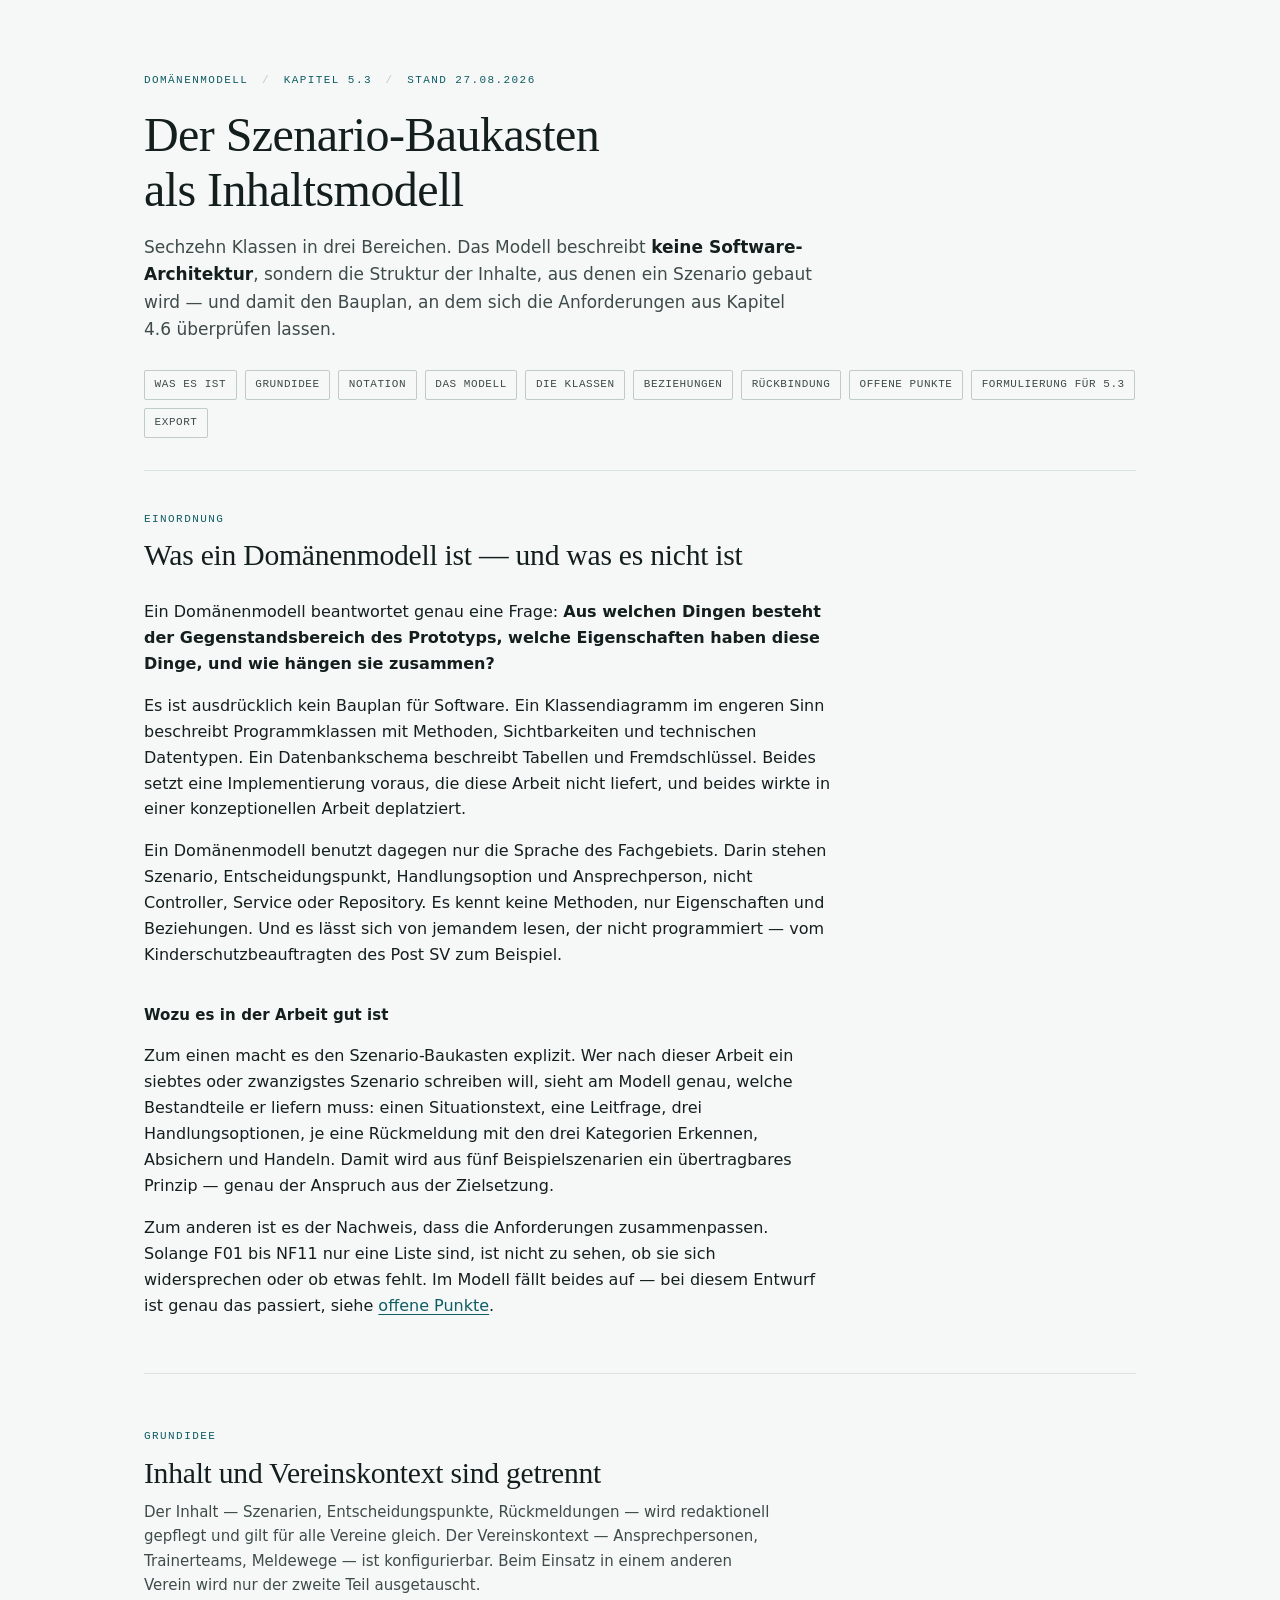
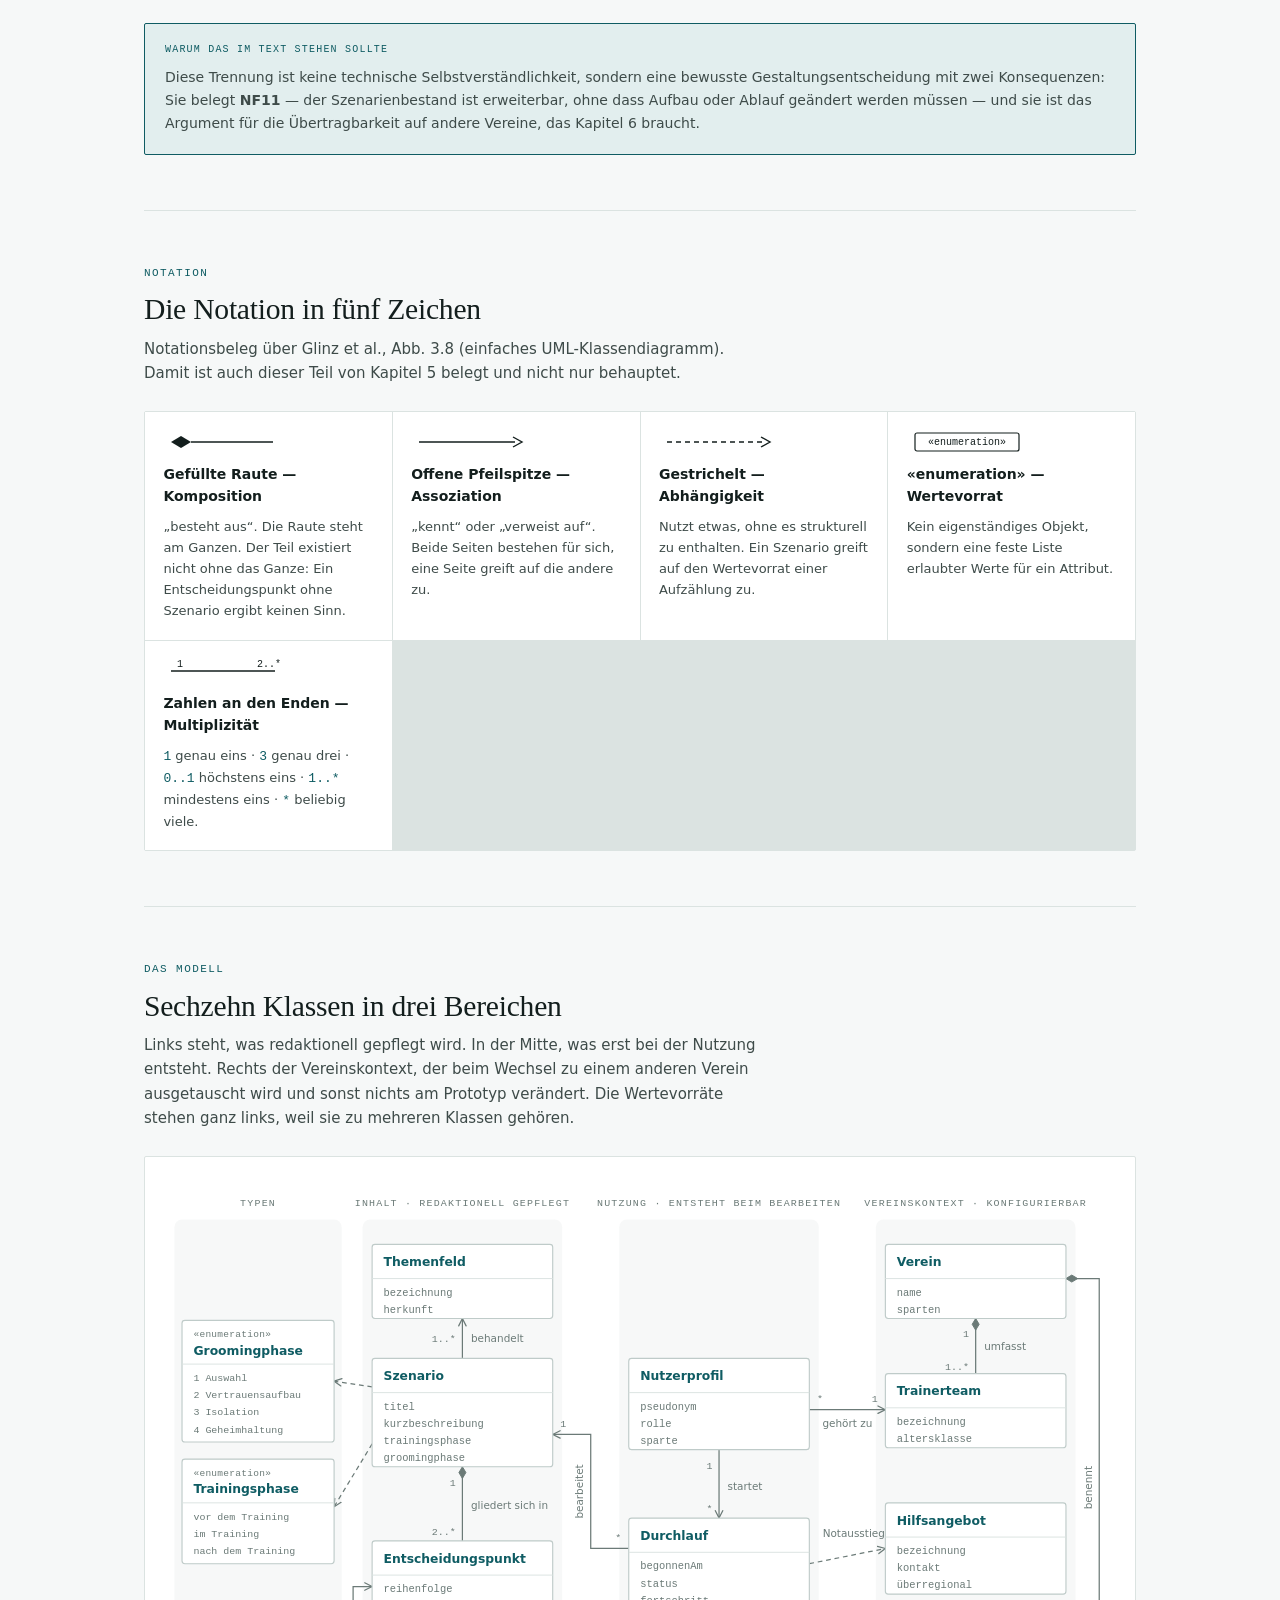
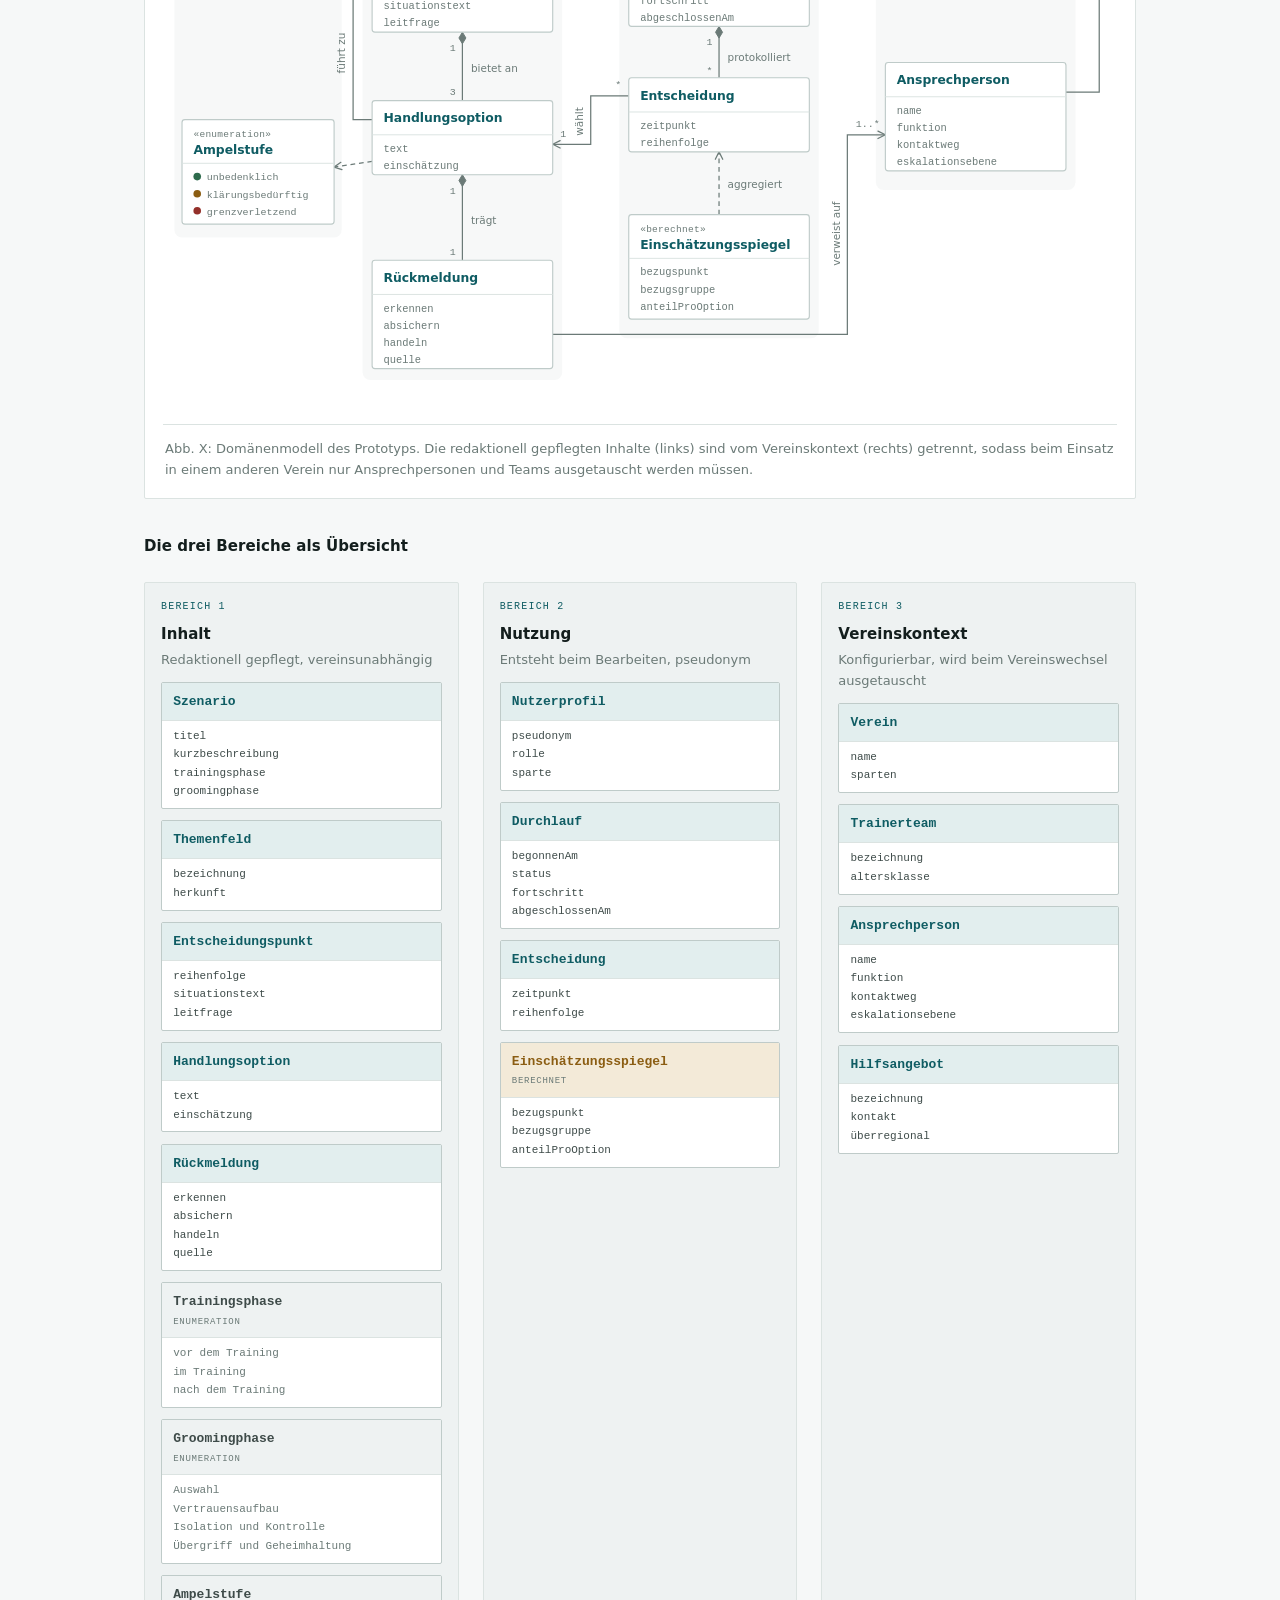
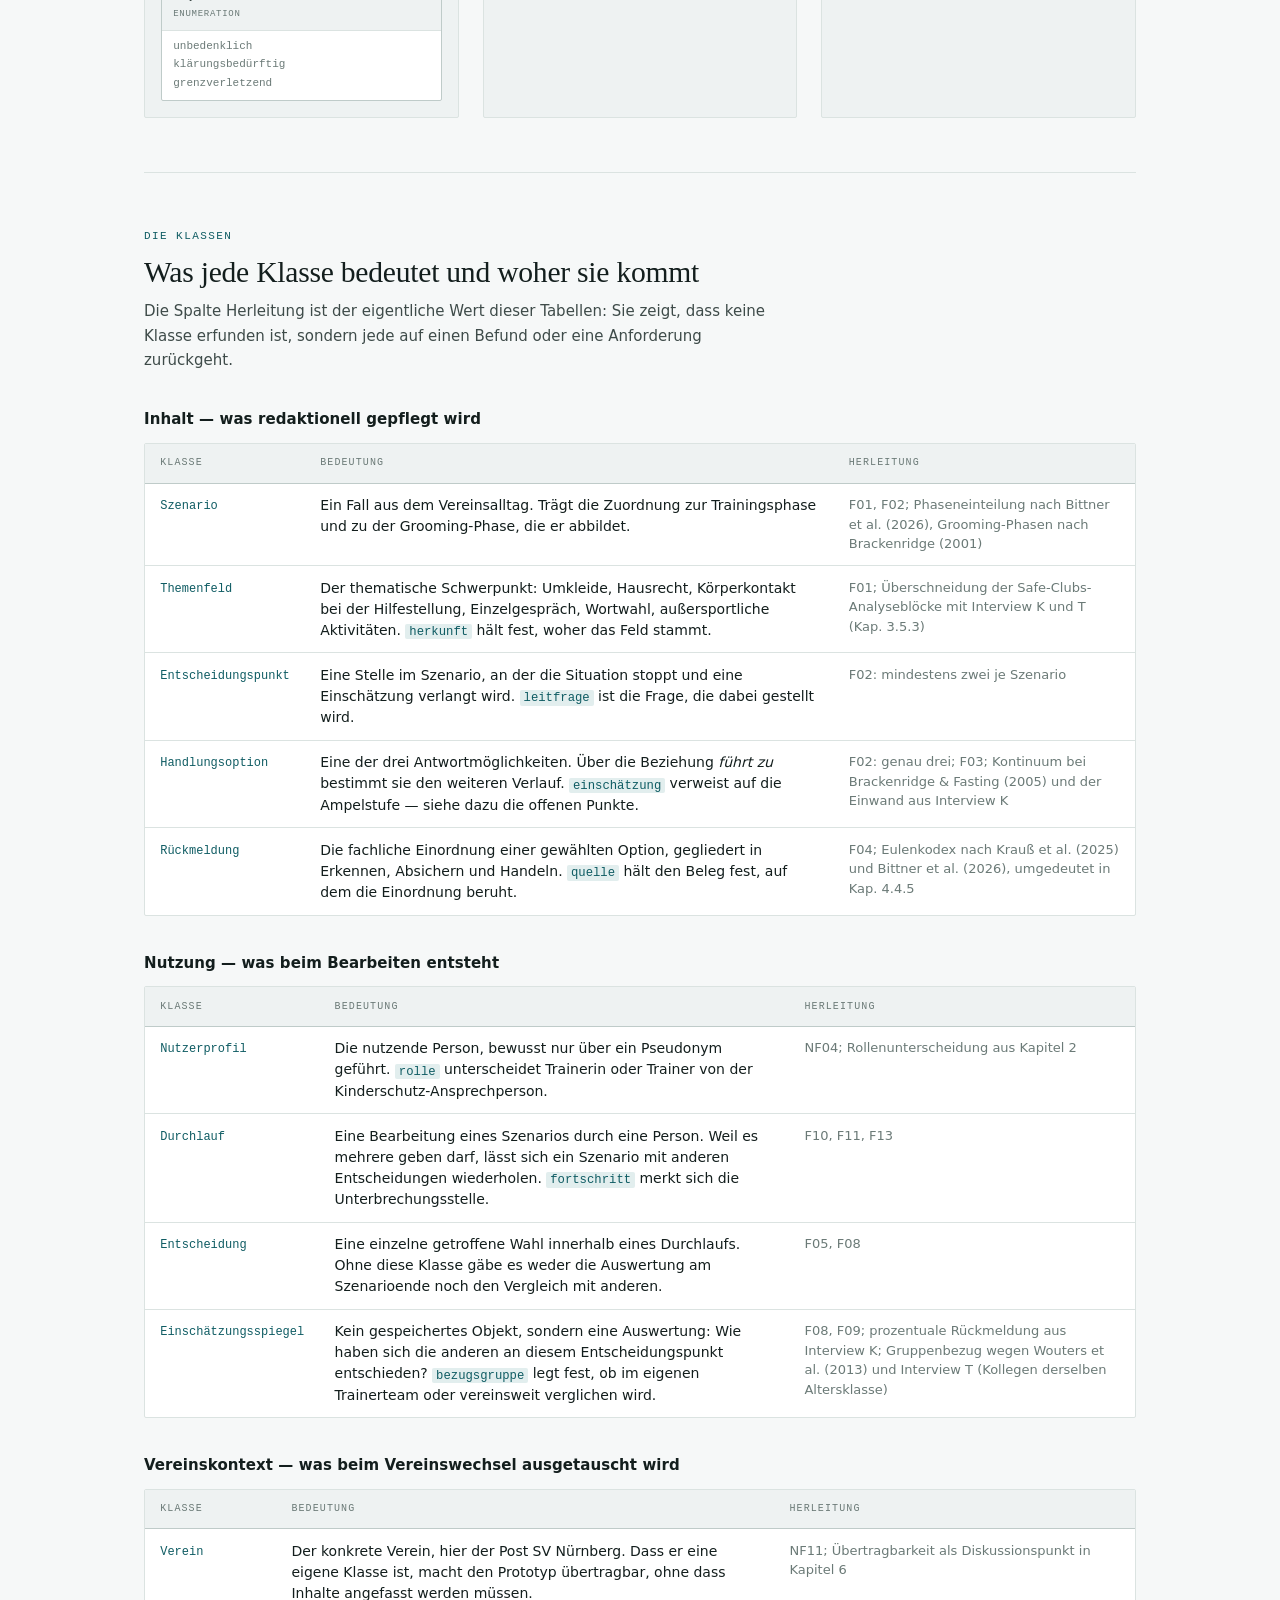
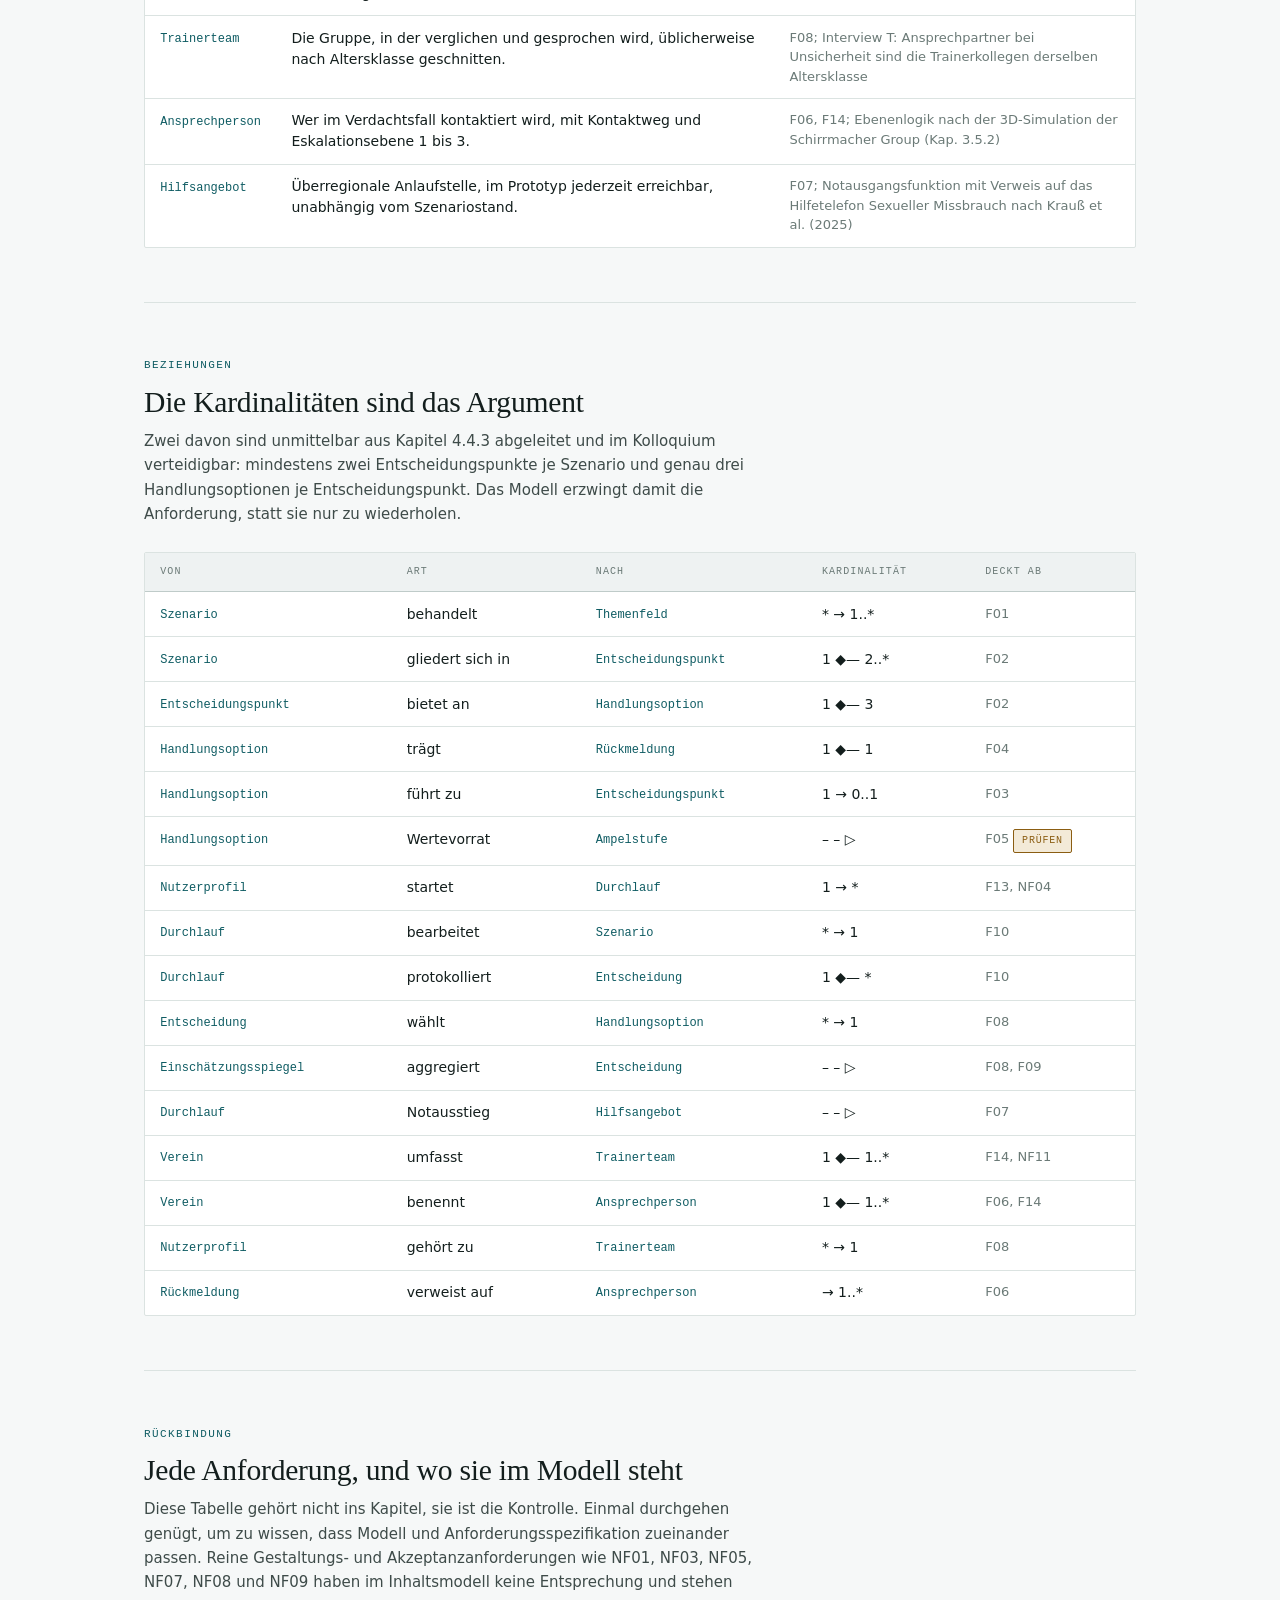
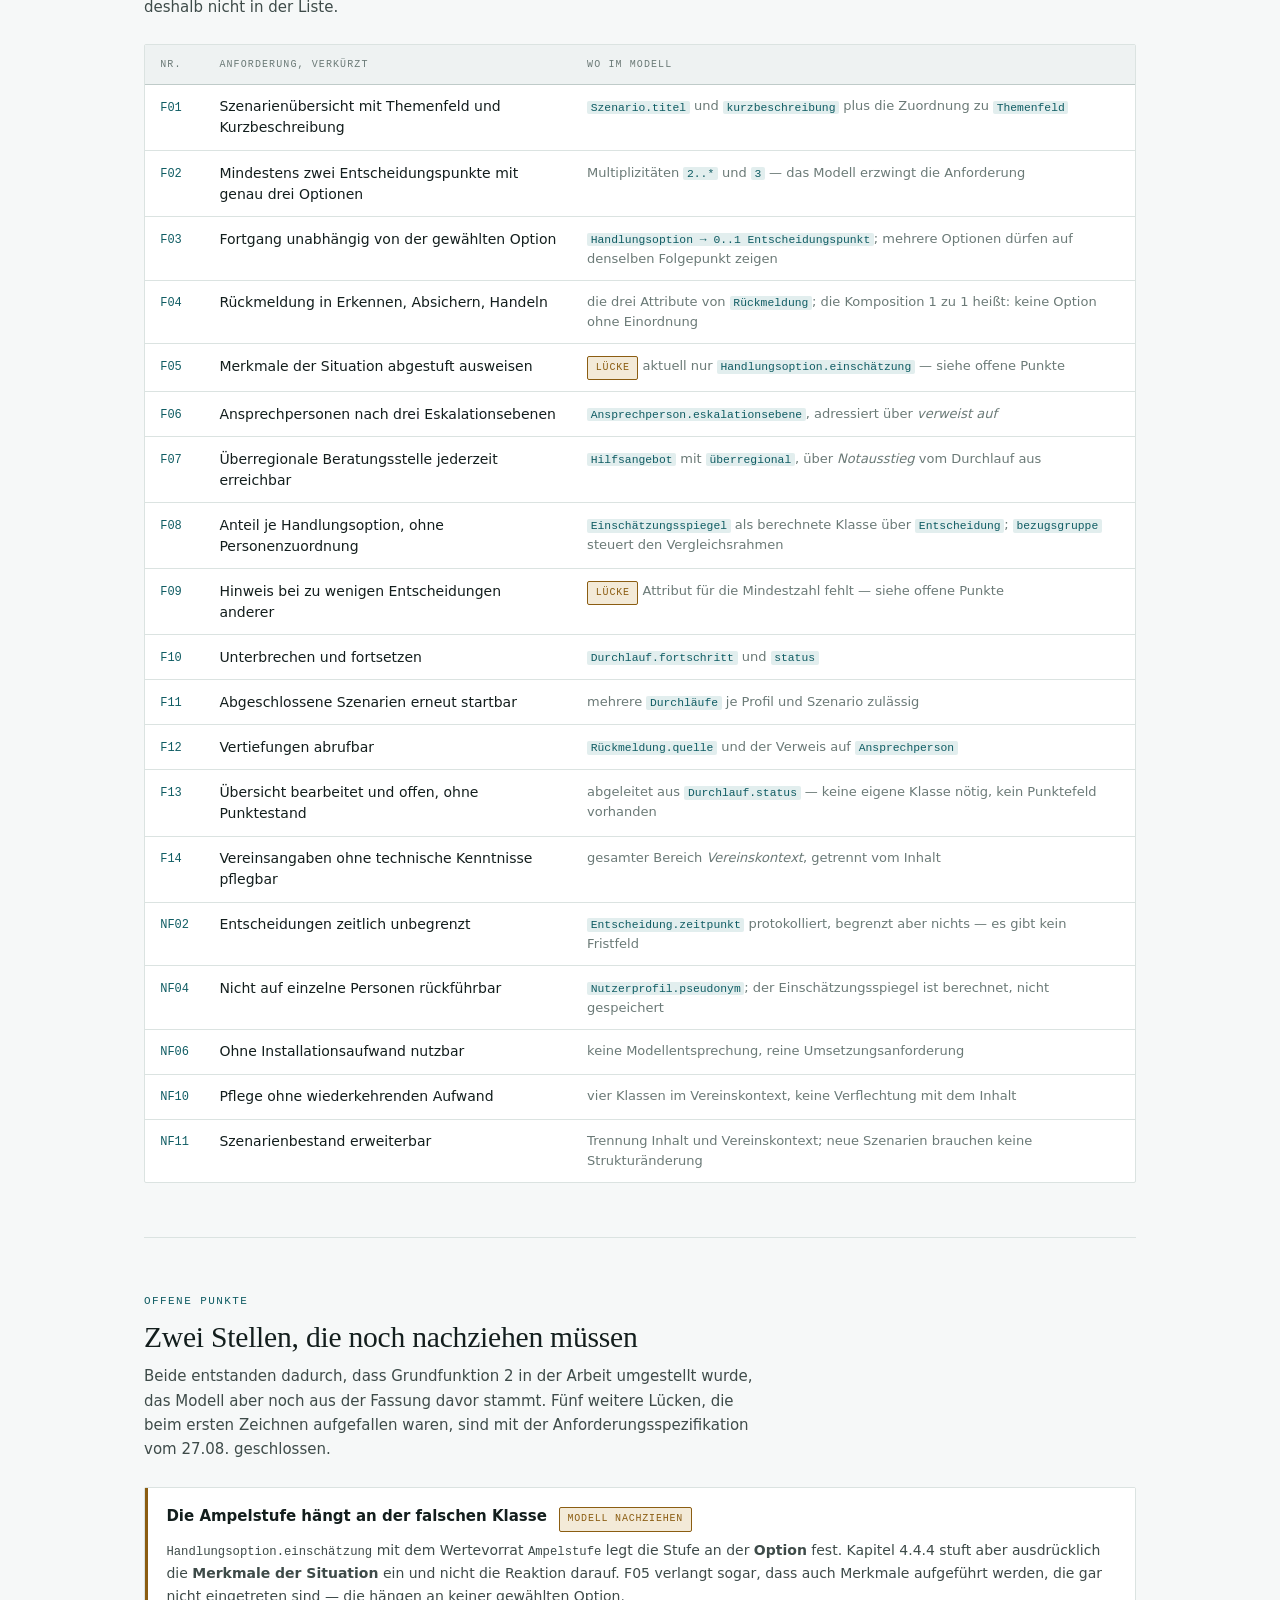
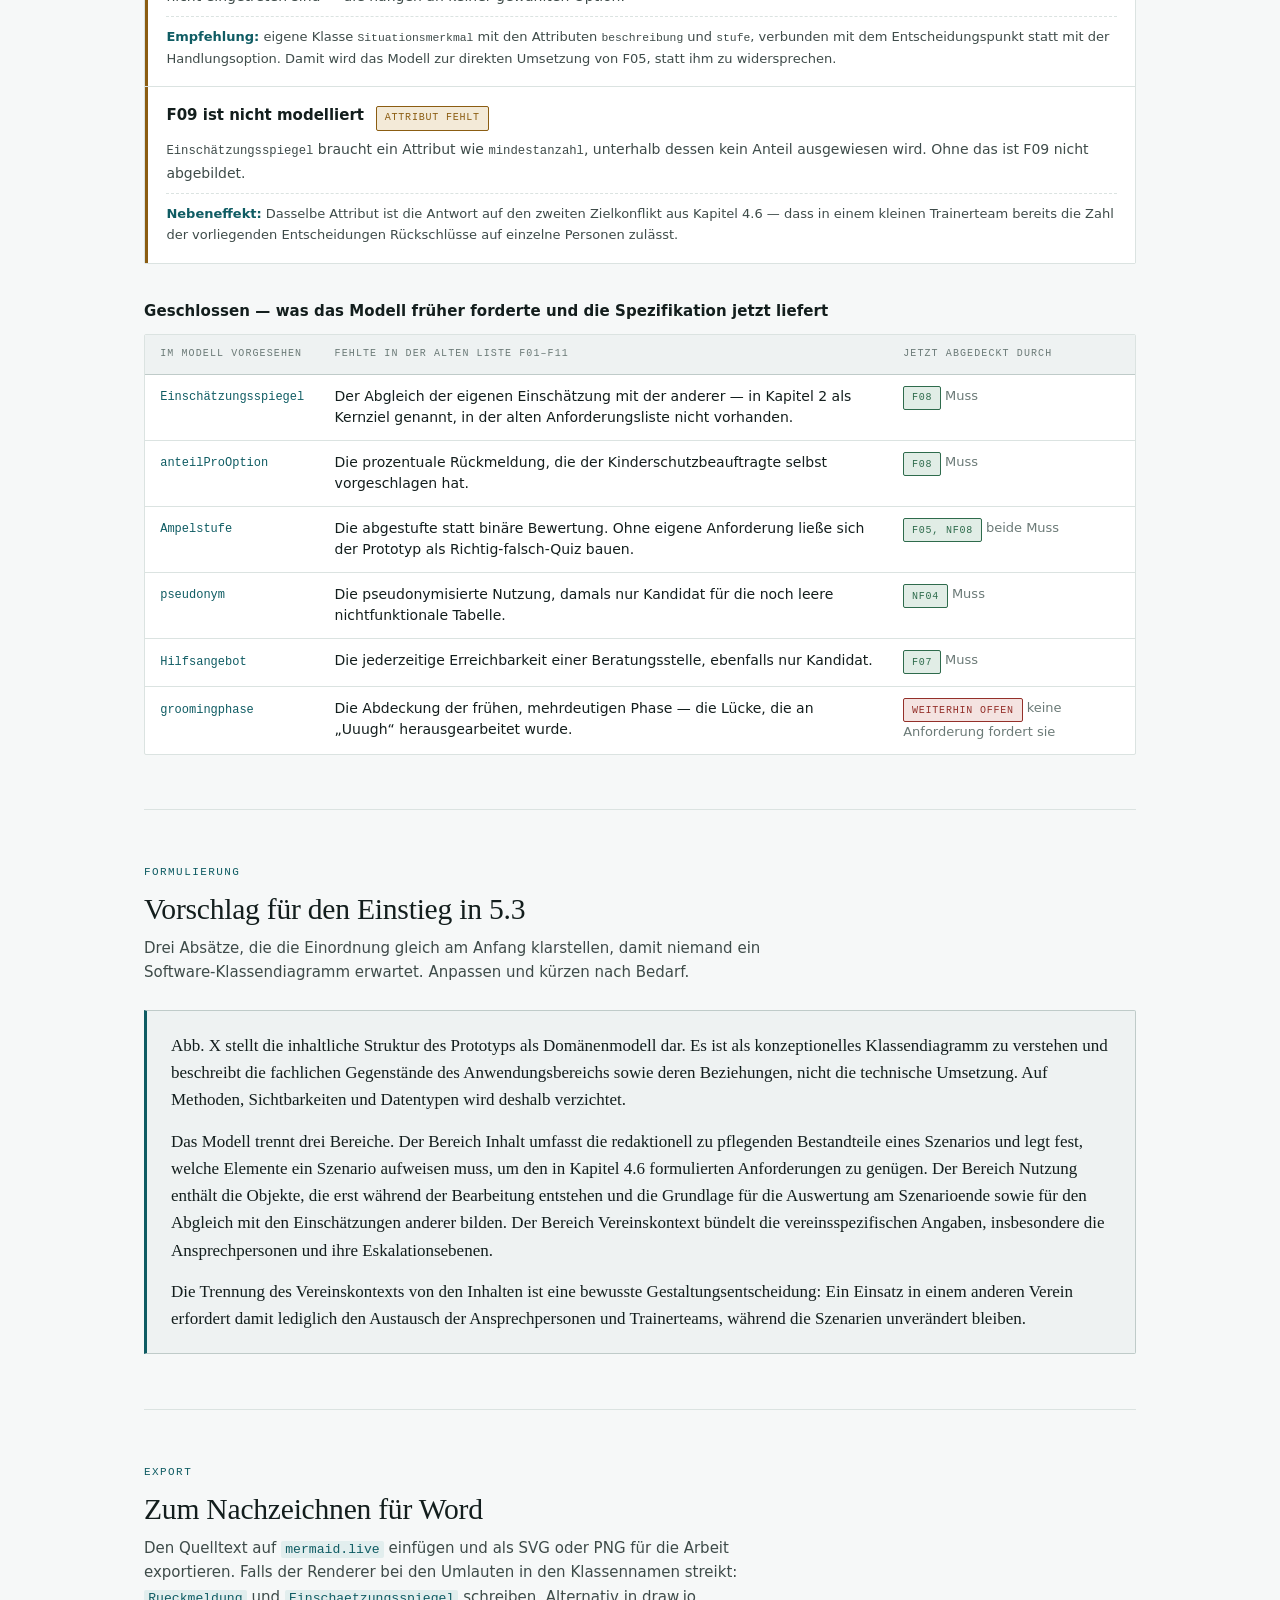
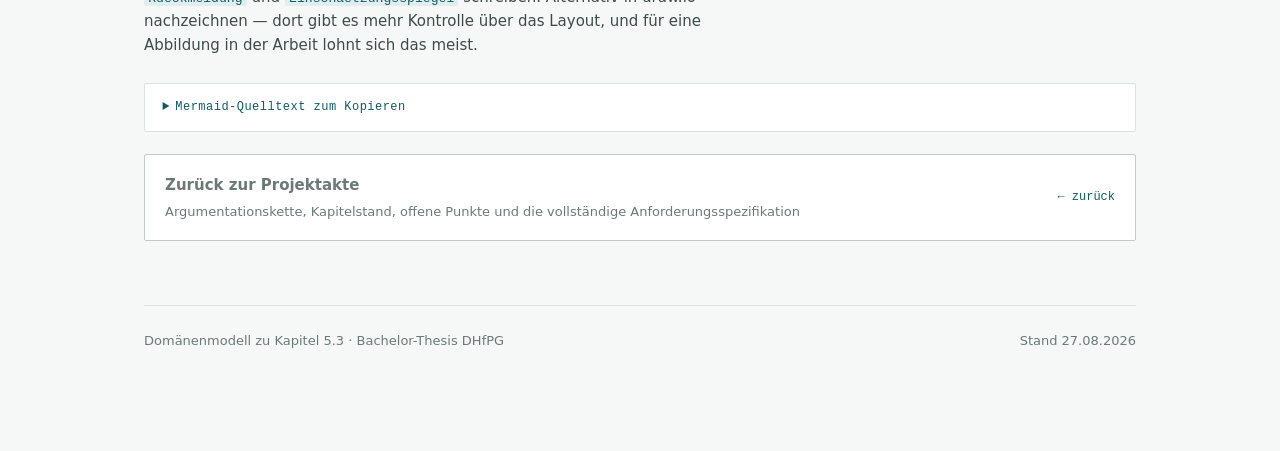
==== domaenenmodell.html @ 82bd3663 "Add files via upload" ====
<!doctype html>
<html lang="de">
<head>
<meta charset="utf-8">
<meta name="viewport" content="width=device-width, initial-scale=1">
<meta name="description" content="Sechzehn Klassen in drei Bereichen: das Inhaltsmodell hinter dem Prototyp, mit Kardinalitaeten und Rueckbindung an die Anforderungen.">
<title>Domänenmodell Szenario-Baukasten</title>
<link rel="icon" href="data:image/svg+xml,%3Csvg xmlns='http://www.w3.org/2000/svg' viewBox='0 0 32 32'%3E%3Crect width='32' height='32' rx='4' fill='%230F5C63'/%3E%3Cpath d='M9 22V10h5.6c2.5 0 4.1 1.4 4.1 3.6 0 1.6-.9 2.7-2.3 3.1l2.9 5.3h-2.7l-2.6-4.9h-2.5V22H9zm2.5-6.9h2.8c1.3 0 2.1-.6 2.1-1.6s-.8-1.6-2.1-1.6h-2.8v3.2z' fill='%23fff'/%3E%3C/svg%3E">
<style>
:root{
  --ground:#F6F8F8;
  --surface:#FFFFFF;
  --surface-2:#EEF2F2;
  --ink:#131E1D;
  --ink-2:#3E4B49;
  --ink-3:#6B7A77;
  --rule:#DBE3E1;
  --rule-strong:#BFCBC9;
  --accent:#0F5C63;
  --accent-2:#0B4348;
  --accent-wash:#E2EEEE;
  --ok:#2E6B4C;
  --ok-wash:#E1EDE6;
  --warn:#8B5D12;
  --warn-wash:#F3EAD8;
  --crit:#94302A;
  --crit-wash:#F4E3E1;
  --on-accent:#FFFFFF;
  --shadow:0 1px 2px rgba(19,30,29,.05), 0 10px 28px -20px rgba(19,30,29,.35);

  --f-display:"Newsreader",ui-serif,Georgia,"Times New Roman",serif;
  --f-body:"IBM Plex Sans",ui-sans-serif,system-ui,"Segoe UI",Helvetica,Arial,sans-serif;
  --f-mono:"IBM Plex Mono",ui-monospace,SFMono-Regular,Menlo,Consolas,monospace;
}

@media (prefers-color-scheme:dark){
  :root:not([data-theme="light"]){
    --ground:#0E1413;
    --surface:#151D1C;
    --surface-2:#1B2523;
    --ink:#E7EDEB;
    --ink-2:#B4C1BE;
    --ink-3:#84938F;
    --rule:#26312F;
    --rule-strong:#374542;
    --accent:#61C5C8;
    --accent-2:#8BDADC;
    --accent-wash:#122C2D;
    --ok:#77C69A;
    --ok-wash:#14281E;
    --warn:#D8A85B;
    --warn-wash:#2B2213;
    --crit:#E08A80;
    --crit-wash:#2E1917;
    --on-accent:#0E1413;
    --shadow:0 1px 2px rgba(0,0,0,.4), 0 10px 28px -20px rgba(0,0,0,.8);
  }
}

:root[data-theme="dark"]{
  --ground:#0E1413;
  --surface:#151D1C;
  --surface-2:#1B2523;
  --ink:#E7EDEB;
  --ink-2:#B4C1BE;
  --ink-3:#84938F;
  --rule:#26312F;
  --rule-strong:#374542;
  --accent:#61C5C8;
  --accent-2:#8BDADC;
  --accent-wash:#122C2D;
  --ok:#77C69A;
  --ok-wash:#14281E;
  --warn:#D8A85B;
  --warn-wash:#2B2213;
  --crit:#E08A80;
  --crit-wash:#2E1917;
  --on-accent:#0E1413;
  --shadow:0 1px 2px rgba(0,0,0,.4), 0 10px 28px -20px rgba(0,0,0,.8);
}

*{box-sizing:border-box;}

/* Grid- und Flex-Kinder duerfen schrumpfen, sonst schiebt breiter Inhalt die Seite auf */
.shell > *,
main > *,
.strip > div,
.cards > article,
.chain li,
.zone,
.conflicts > div{min-width:0;}
main{min-width:0;}
.figwrap,.scroller{max-width:100%;}

body{
  margin:0;
  background:var(--ground);
  color:var(--ink);
  font-family:var(--f-body);
  font-size:1rem;
  line-height:1.62;
  -webkit-font-smoothing:antialiased;
}

/* ---------- shell ---------- */

.shell{
  max-width:1240px;
  margin:0 auto;
  padding:0 clamp(1.1rem,4vw,2.75rem) 6rem;
  display:grid;
  grid-template-columns:1fr;
  gap:0;
}

@media (min-width:1060px){
  .shell{
    grid-template-columns:15rem minmax(0,1fr);
    column-gap:3.25rem;
    align-items:start;
  }
  .masthead{grid-column:1 / -1;}
  .shell.solo{grid-template-columns:minmax(0,1fr);max-width:1080px;}
}

/* ---------- masthead ---------- */

.masthead{
  padding:clamp(2.75rem,7vw,4.5rem) 0 2rem;
  border-bottom:1px solid var(--rule);
  margin-bottom:2.5rem;
}

.eyebrow{
  font-family:var(--f-mono);
  font-size:.6875rem;
  font-weight:500;
  letter-spacing:.13em;
  text-transform:uppercase;
  color:var(--accent);
  margin:0 0 1.15rem;
  display:flex;
  flex-wrap:wrap;
  gap:.5rem .85rem;
  align-items:center;
}

.eyebrow{max-width:none;}
.eyebrow .dot{color:var(--rule-strong);}

h1{
  font-family:var(--f-display);
  font-weight:500;
  font-size:clamp(1.9rem,4.4vw,3rem);
  line-height:1.14;
  letter-spacing:-.012em;
  margin:0 0 1rem;
  max-width:22ch;
  text-wrap:balance;
}

.subtitle{
  font-size:1.0625rem;
  color:var(--ink-2);
  margin:0;
  max-width:62ch;
}

.subtitle strong{font-weight:600;color:var(--ink);}

/* ---------- status strip ---------- */

.strip{
  margin-top:2.25rem;
  display:grid;
  grid-template-columns:repeat(auto-fit,minmax(9.5rem,1fr));
  gap:1px;
  background:var(--rule);
  border:1px solid var(--rule);
  border-radius:2px;
  overflow:hidden;
}

.strip div{
  background:var(--surface);
  padding:.95rem 1.05rem 1.05rem;
}

.strip dt{
  font-family:var(--f-mono);
  font-size:.625rem;
  letter-spacing:.11em;
  text-transform:uppercase;
  color:var(--ink-3);
  margin:0 0 .4rem;
}

.strip dd{
  margin:0;
  font-family:var(--f-display);
  font-size:1.65rem;
  line-height:1.05;
  font-weight:500;
  font-variant-numeric:tabular-nums;
}

.strip dd small{
  display:block;
  font-family:var(--f-body);
  font-size:.75rem;
  font-weight:400;
  color:var(--ink-3);
  line-height:1.35;
  margin-top:.35rem;
}

/* ---------- rail ---------- */

.rail{display:none;}

@media (min-width:1060px){
  .rail{
    display:block;
    position:sticky;
    top:2rem;
    padding-bottom:2rem;
  }
  .rail ol{
    list-style:none;
    margin:0;
    padding:0;
    border-left:1px solid var(--rule);
  }
  .rail a{
    display:flex;
    gap:.7rem;
    padding:.34rem 0 .34rem 1rem;
    margin-left:-1px;
    border-left:1px solid transparent;
    color:var(--ink-3);
    text-decoration:none;
    font-size:.8125rem;
    line-height:1.35;
    transition:color .15s ease, border-color .15s ease;
  }
  .rail a:hover{color:var(--ink);}
  .rail a[aria-current="true"]{
    color:var(--accent);
    border-left-color:var(--accent);
    font-weight:500;
  }
  .rail a span{
    font-family:var(--f-mono);
    font-size:.6875rem;
    color:var(--ink-3);
    padding-top:.1rem;
    font-variant-numeric:tabular-nums;
  }
  .rail a[aria-current="true"] span{color:var(--accent);}
}

/* ---------- sections ---------- */

section{
  padding-top:3.4rem;
  scroll-margin-top:1.5rem;
}

section + section{
  border-top:1px solid var(--rule);
  margin-top:3.4rem;
  padding-top:3.4rem;
}

.sec-head{margin-bottom:1.6rem;}

.sec-num{
  font-family:var(--f-mono);
  font-size:.6875rem;
  letter-spacing:.13em;
  text-transform:uppercase;
  color:var(--accent);
  display:block;
  margin-bottom:.6rem;
}

h2{
  font-family:var(--f-display);
  font-weight:500;
  font-size:clamp(1.4rem,2.6vw,1.85rem);
  line-height:1.2;
  letter-spacing:-.008em;
  margin:0 0 .55rem;
  text-wrap:balance;
}

h3{
  font-family:var(--f-body);
  font-weight:600;
  font-size:.9375rem;
  letter-spacing:.005em;
  margin:2.2rem 0 .7rem;
}

.lede{
  color:var(--ink-2);
  margin:0;
  max-width:66ch;
  font-size:.9375rem;
}

p{max-width:68ch;}

a{color:var(--accent);text-underline-offset:.18em;text-decoration-thickness:.06em;}
a:focus-visible,button:focus-visible{outline:2px solid var(--accent);outline-offset:3px;border-radius:2px;}

/* ---------- chain ---------- */

.chain{
  list-style:none;
  margin:0;
  padding:0;
  display:grid;
  gap:1px;
  background:var(--rule);
  border:1px solid var(--rule);
  border-radius:2px;
}

.chain li{
  background:var(--surface);
  display:grid;
  grid-template-columns:2.6rem minmax(0,1fr);
  gap:0 1rem;
  padding:1.05rem 1.15rem;
}

.chain b{
  font-family:var(--f-mono);
  font-size:.75rem;
  font-weight:500;
  color:var(--accent);
  padding-top:.22rem;
  font-variant-numeric:tabular-nums;
}

.chain p{margin:0;font-size:.9375rem;max-width:none;}
.chain p strong{font-weight:600;}
.chain cite{
  display:block;
  font-style:normal;
  font-family:var(--f-mono);
  font-size:.6875rem;
  color:var(--ink-3);
  margin-top:.4rem;
}

/* ---------- tables ---------- */

.scroller{
  overflow-x:auto;
  border:1px solid var(--rule);
  border-radius:2px;
  background:var(--surface);
}

table{
  width:100%;
  border-collapse:collapse;
  font-size:.875rem;
  min-width:34rem;
}

thead th{
  text-align:left;
  font-family:var(--f-mono);
  font-size:.625rem;
  letter-spacing:.11em;
  text-transform:uppercase;
  color:var(--ink-3);
  font-weight:500;
  padding:.7rem .95rem;
  border-bottom:1px solid var(--rule-strong);
  white-space:nowrap;
  background:var(--surface-2);
}

tbody td{
  padding:.72rem .95rem;
  border-bottom:1px solid var(--rule);
  vertical-align:top;
  line-height:1.5;
}

tbody tr:last-child td{border-bottom:0;}

td.id{
  font-family:var(--f-mono);
  font-size:.75rem;
  color:var(--accent);
  white-space:nowrap;
  font-variant-numeric:tabular-nums;
  padding-top:.85rem;
}

td.src{color:var(--ink-3);font-size:.8125rem;}
td.nowrap{white-space:nowrap;}

/* ---------- pills ---------- */

.pill{
  display:inline-block;
  font-family:var(--f-mono);
  font-size:.625rem;
  letter-spacing:.08em;
  text-transform:uppercase;
  font-weight:500;
  padding:.2rem .48rem .24rem;
  border-radius:2px;
  white-space:nowrap;
  border:1px solid transparent;
}
.pill.muss{background:var(--accent-wash);color:var(--accent);border-color:var(--accent);}
.pill.soll{background:var(--surface-2);color:var(--ink-2);border-color:var(--rule-strong);}
.pill.kann{background:transparent;color:var(--ink-3);border-color:var(--rule);}
.pill.ok{background:var(--ok-wash);color:var(--ok);border-color:var(--ok);}
.pill.warn{background:var(--warn-wash);color:var(--warn);border-color:var(--warn);}
.pill.crit{background:var(--crit-wash);color:var(--crit);border-color:var(--crit);}

/* ---------- filter ---------- */

.filter{
  display:flex;
  flex-wrap:wrap;
  gap:.4rem;
  margin:0 0 1rem;
}

.filter button{
  font-family:var(--f-mono);
  font-size:.6875rem;
  letter-spacing:.06em;
  text-transform:uppercase;
  padding:.38rem .7rem;
  background:var(--surface);
  color:var(--ink-2);
  border:1px solid var(--rule-strong);
  border-radius:2px;
  cursor:pointer;
  transition:background .15s ease,color .15s ease,border-color .15s ease;
}
.filter button:hover{border-color:var(--accent);color:var(--accent);}
.filter button[aria-pressed="true"]{
  background:var(--accent);
  border-color:var(--accent);
  color:var(--on-accent);
}

/* ---------- cards ---------- */

.cards{
  display:grid;
  grid-template-columns:repeat(auto-fit,minmax(15.5rem,1fr));
  gap:1px;
  background:var(--rule);
  border:1px solid var(--rule);
  border-radius:2px;
}

.cards article{
  background:var(--surface);
  padding:1.15rem 1.2rem 1.3rem;
}

.cards h4{
  margin:0 0 .5rem;
  font-family:var(--f-body);
  font-size:.9375rem;
  font-weight:600;
  line-height:1.35;
}

.cards .num{
  font-family:var(--f-mono);
  font-size:.6875rem;
  color:var(--accent);
  display:block;
  margin-bottom:.45rem;
  letter-spacing:.1em;
}

.cards p{margin:0;font-size:.875rem;color:var(--ink-2);max-width:none;}
.cards p + p{margin-top:.6rem;}

/* ---------- open items ---------- */

.items{
  list-style:none;
  margin:0;
  padding:0;
  display:grid;
  gap:1px;
  background:var(--rule);
  border:1px solid var(--rule);
  border-radius:2px;
}

.items li{
  background:var(--surface);
  padding:1rem 1.15rem 1.1rem;
  border-left:3px solid var(--rule-strong);
}
.items li.crit{border-left-color:var(--crit);}
.items li.warn{border-left-color:var(--warn);}
.items li.ok{border-left-color:var(--ok);}

.items .top{
  display:flex;
  flex-wrap:wrap;
  gap:.5rem .75rem;
  align-items:baseline;
  margin-bottom:.4rem;
}

.items .top b{font-size:.9375rem;font-weight:600;}
.items p{margin:0;font-size:.875rem;color:var(--ink-2);max-width:none;}
.items p + p{margin-top:.5rem;}
.items .fix{
  margin-top:.55rem;
  padding-top:.55rem;
  border-top:1px dashed var(--rule);
  font-size:.8125rem;
}
.items .fix b{color:var(--accent);font-weight:600;}

/* ---------- ampel ---------- */

.ampel{
  display:flex;
  flex-wrap:wrap;
  gap:.5rem;
  margin:.9rem 0 0;
  padding:0;
  list-style:none;
}
.ampel li{
  flex:1 1 11rem;
  padding:.7rem .85rem .8rem;
  border-radius:2px;
  font-size:.8125rem;
  border:1px solid;
}
.ampel li:nth-child(1){background:var(--ok-wash);border-color:var(--ok);color:var(--ok);}
.ampel li:nth-child(2){background:var(--warn-wash);border-color:var(--warn);color:var(--warn);}
.ampel li:nth-child(3){background:var(--crit-wash);border-color:var(--crit);color:var(--crit);}
.ampel b{
  display:block;
  font-family:var(--f-mono);
  font-size:.6875rem;
  letter-spacing:.08em;
  text-transform:uppercase;
  margin-bottom:.3rem;
}
.ampel span{color:var(--ink-2);}

/* ---------- quotes ---------- */

.quotes{display:grid;gap:1.5rem;grid-template-columns:repeat(auto-fit,minmax(17rem,1fr));}

.quotes section, .quotes > div{
  border:1px solid var(--rule);
  border-radius:2px;
  background:var(--surface);
  padding:1.2rem 1.3rem 1.35rem;
}

.quotes h4{
  margin:0 0 .2rem;
  font-family:var(--f-body);
  font-size:.9375rem;
  font-weight:600;
}
.quotes .role{
  font-family:var(--f-mono);
  font-size:.6875rem;
  color:var(--ink-3);
  letter-spacing:.06em;
  text-transform:uppercase;
  margin:0 0 .9rem;
}
.quotes blockquote{
  margin:0 0 .9rem;
  padding-left:.9rem;
  border-left:2px solid var(--accent);
  font-family:var(--f-display);
  font-size:1.0625rem;
  line-height:1.45;
  color:var(--ink);
}
.quotes ul{margin:0;padding-left:1.05rem;font-size:.875rem;color:var(--ink-2);}
.quotes li{margin-bottom:.35rem;}

/* ---------- callout ---------- */

.callout{
  border:1px solid var(--accent);
  background:var(--accent-wash);
  border-radius:2px;
  padding:1.15rem 1.25rem 1.25rem;
  margin:1.5rem 0 0;
}
.callout .tag{
  font-family:var(--f-mono);
  font-size:.625rem;
  letter-spacing:.12em;
  text-transform:uppercase;
  color:var(--accent);
  display:block;
  margin-bottom:.5rem;
}
.callout p{margin:0;font-size:.875rem;color:var(--ink-2);max-width:none;}
.callout p + p{margin-top:.6rem;}
.callout code{
  font-family:var(--f-mono);
  font-size:.8125rem;
  color:var(--ink);
}

/* ---------- conflicts ---------- */

.conflicts{display:grid;gap:1px;background:var(--rule);border:1px solid var(--rule);border-radius:2px;}
.conflicts > div{background:var(--surface);padding:1.1rem 1.2rem 1.2rem;display:grid;gap:.75rem;}
@media (min-width:720px){.conflicts > div{grid-template-columns:1.15fr 1fr;gap:1.5rem;}}
.conflicts .vs{font-size:.9375rem;font-weight:500;}
.conflicts .vs code{font-family:var(--f-mono);font-size:.8125rem;color:var(--accent);}
.conflicts .res{font-size:.875rem;color:var(--ink-2);}

/* ---------- misc ---------- */

.plain{list-style:none;margin:1rem 0 0;padding:0;display:grid;gap:.55rem;}
.plain li{
  font-size:.875rem;
  color:var(--ink-2);
  padding-left:1.1rem;
  position:relative;
}
.plain li::before{
  content:"";
  position:absolute;
  left:0;top:.62em;
  width:.35rem;height:.35rem;
  background:var(--rule-strong);
  border-radius:50%;
}
.plain li strong{color:var(--ink);font-weight:600;}

.linkcard{
  display:flex;
  flex-wrap:wrap;
  align-items:center;
  justify-content:space-between;
  gap:1rem;
  border:1px solid var(--rule-strong);
  border-radius:2px;
  background:var(--surface);
  padding:1.15rem 1.25rem;
  text-decoration:none;
  color:inherit;
  margin-top:1.4rem;
  transition:border-color .15s ease, box-shadow .15s ease;
}
.linkcard:hover{border-color:var(--accent);box-shadow:var(--shadow);}
.linkcard b{display:block;font-size:.9375rem;font-weight:600;margin-bottom:.2rem;}
.linkcard span{font-size:.8125rem;color:var(--ink-3);}
.linkcard .go{font-family:var(--f-mono);font-size:.75rem;color:var(--accent);white-space:nowrap;}

footer{
  margin-top:4rem;
  padding-top:1.5rem;
  border-top:1px solid var(--rule);
  font-size:.8125rem;
  color:var(--ink-3);
  display:flex;
  flex-wrap:wrap;
  gap:.5rem 1.25rem;
  justify-content:space-between;
}
footer p{margin:0;max-width:none;}

.hidden{display:none !important;}

@media (prefers-reduced-motion:reduce){
  *{transition:none !important;animation:none !important;scroll-behavior:auto !important;}
}

/* ---------- figures / diagrams ---------- */

.figwrap{
  border:1px solid var(--rule);
  border-radius:2px;
  background:var(--surface);
  padding:1.1rem 1.1rem .4rem;
  margin-top:1.4rem;
}
.figwrap .scroll{overflow-x:auto;}
.figwrap svg{display:block;width:100%;height:auto;color:var(--ink-3);}
#chain-svg{min-width:900px;}
#model-svg{min-width:960px;}
figure{margin:0;}
figcaption{
  font-size:.8125rem;
  color:var(--ink-3);
  padding:.85rem .15rem .7rem;
  border-top:1px solid var(--rule);
  margin-top:.8rem;
}

.d-cls{font-family:var(--f-body);font-size:13px;font-weight:600;fill:var(--accent);}
.d-ster{font-family:var(--f-mono);font-size:10px;fill:var(--ink-3);letter-spacing:.03em;}
.d-attr{font-family:var(--f-mono);font-size:11px;fill:currentColor;}
.d-val{font-family:var(--f-mono);font-size:10.5px;fill:currentColor;}
.d-edge{font-family:var(--f-body);font-size:11px;fill:currentColor;}
.d-mult{font-family:var(--f-mono);font-size:10.5px;fill:currentColor;}
.d-pkg{font-family:var(--f-mono);font-size:10.5px;letter-spacing:.12em;fill:var(--ink-3);}
.c-eye{font-family:var(--f-mono);font-size:9.5px;letter-spacing:.11em;fill:var(--accent);}
.c-ttl{font-family:var(--f-display);font-size:14px;font-weight:600;fill:var(--ink);}
.c-txt{font-family:var(--f-body);font-size:10.5px;fill:var(--ink-2);}
.c-src{font-family:var(--f-mono);font-size:9.5px;fill:var(--ink-3);}
.box{fill:var(--surface);stroke:var(--rule-strong);stroke-width:1.2;}
.box2{fill:var(--surface-2);stroke:var(--accent);stroke-width:1.2;}
.band{fill:currentColor;opacity:.05;}
.sep{stroke:var(--rule);stroke-width:1;}
.link{stroke:currentColor;stroke-width:1.3;fill:none;}
.dash{stroke-dasharray:5 4;}

</style>
</head>
<body>
<style>
.toc-inline{display:flex;flex-wrap:wrap;gap:.4rem .5rem;margin:1.6rem 0 0;padding:0;list-style:none;}
.toc-inline a{
  display:inline-block;font-family:var(--f-mono);font-size:.6875rem;letter-spacing:.05em;
  text-transform:uppercase;text-decoration:none;color:var(--ink-2);
  border:1px solid var(--rule-strong);border-radius:2px;padding:.32rem .6rem;
  transition:color .15s ease,border-color .15s ease;
}
.toc-inline a:hover{color:var(--accent);border-color:var(--accent);}

.board{display:grid;gap:1.5rem;margin-top:1.5rem;grid-template-columns:1fr;}
@media (min-width:900px){ .board{grid-template-columns:repeat(3,1fr);} }

.zone{
  border:1px solid var(--rule);border-radius:2px;background:var(--surface-2);
  padding:1rem;display:flex;flex-direction:column;gap:.7rem;
}
.zone h3{margin:0 0 .2rem;font-family:var(--f-body);font-size:.9375rem;font-weight:600;}
.zone p.hint{margin:0;font-size:.8125rem;color:var(--ink-3);max-width:none;}
.zone .zn{
  font-family:var(--f-mono);font-size:.625rem;letter-spacing:.12em;text-transform:uppercase;
  color:var(--accent);display:block;margin-bottom:.4rem;
}

.cls{background:var(--surface);border:1px solid var(--rule-strong);border-radius:2px;overflow:hidden;}
.cls > b{
  display:block;font-family:var(--f-mono);font-size:.8125rem;font-weight:600;
  padding:.5rem .7rem;border-bottom:1px solid var(--rule);
  background:var(--accent-wash);color:var(--accent);
}
.cls ul{margin:0;padding:.5rem .7rem;list-style:none;display:grid;gap:.16rem;}
.cls li{font-family:var(--f-mono);font-size:.6875rem;color:var(--ink-2);line-height:1.45;}
.cls .stereo{
  display:block;font-family:var(--f-mono);font-size:.5625rem;letter-spacing:.08em;
  text-transform:uppercase;color:var(--ink-3);font-weight:400;margin-top:.15rem;
}
.cls.enum > b{background:var(--surface-2);color:var(--ink-2);border-bottom-color:var(--rule);}
.cls.enum li{color:var(--ink-3);}
.cls.calc > b{background:var(--warn-wash);color:var(--warn);}

.notation{
  display:grid;grid-template-columns:repeat(auto-fit,minmax(15rem,1fr));
  gap:1px;background:var(--rule);border:1px solid var(--rule);border-radius:2px;margin-top:1.4rem;
}
.notation > div{background:var(--surface);padding:1.05rem 1.15rem 1.15rem;display:flex;flex-direction:column;gap:.5rem;min-width:0;}
.notation svg{color:var(--ink);flex:0 0 auto;}
.notation b{font-size:.875rem;font-weight:600;display:block;}
.notation p{margin:0;font-size:.8125rem;color:var(--ink-2);max-width:none;}
.notation .m{font-family:var(--f-mono);font-size:.8125rem;color:var(--accent);}

.quote{
  font-family:var(--f-display);font-size:1.0625rem;line-height:1.6;
  background:var(--surface-2);border:1px solid var(--rule-strong);
  border-left:3px solid var(--accent);border-radius:0 2px 2px 0;
  padding:1.3rem 1.5rem;margin-top:1.4rem;
}
.quote p{margin:0 0 .9rem;max-width:none;}
.quote p:last-child{margin-bottom:0;}

details.src{margin-top:1.5rem;border:1px solid var(--rule);border-radius:2px;background:var(--surface);}
details.src summary{
  cursor:pointer;padding:.85rem 1.1rem;font-family:var(--f-mono);
  font-size:.75rem;letter-spacing:.04em;color:var(--accent);
}
details.src[open] summary{border-bottom:1px solid var(--rule);}
details.src pre{
  margin:0;padding:1.1rem;overflow-x:auto;
  font-family:var(--f-mono);font-size:.75rem;line-height:1.55;color:var(--ink-2);
}

code{font-family:var(--f-mono);font-size:.875em;background:var(--accent-wash);color:var(--accent);padding:.06em .32em;border-radius:2px;}
.callout code,.items code,.fix code,.quote code{background:transparent;padding:0;color:inherit;}
.lede code{background:var(--accent-wash);color:var(--accent);}
</style>

<div class="shell solo">

<header class="masthead">
  <p class="eyebrow">
    <span>Domänenmodell</span><span class="dot">/</span>
    <span>Kapitel 5.3</span><span class="dot">/</span>
    <span>Stand 27.08.2026</span>
  </p>
  <h1>Der Szenario-Baukasten als Inhaltsmodell</h1>
  <p class="subtitle">
    Sechzehn Klassen in drei Bereichen. Das Modell beschreibt <strong>keine Software-Architektur</strong>,
    sondern die Struktur der Inhalte, aus denen ein Szenario gebaut wird — und damit den Bauplan,
    an dem sich die Anforderungen aus Kapitel 4.6 überprüfen lassen.
  </p>
  <ul class="toc-inline">
    <li><a href="#was">Was es ist</a></li>
    <li><a href="#idee">Grundidee</a></li>
    <li><a href="#notation">Notation</a></li>
    <li><a href="#diagramm">Das Modell</a></li>
    <li><a href="#klassen">Die Klassen</a></li>
    <li><a href="#beziehungen">Beziehungen</a></li>
    <li><a href="#rueckbindung">Rückbindung</a></li>
    <li><a href="#offen">Offene Punkte</a></li>
    <li><a href="#text">Formulierung für 5.3</a></li>
    <li><a href="#export">Export</a></li>
  </ul>
</header>

<main>

<section id="was" style="padding-top:0;">
  <div class="sec-head">
    <span class="sec-num">Einordnung</span>
    <h2>Was ein Domänenmodell ist — und was es nicht ist</h2>
  </div>

  <p>Ein Domänenmodell beantwortet genau eine Frage: <strong>Aus welchen Dingen besteht der Gegenstandsbereich des Prototyps, welche Eigenschaften haben diese Dinge, und wie hängen sie zusammen?</strong></p>

  <p>Es ist ausdrücklich kein Bauplan für Software. Ein Klassendiagramm im engeren Sinn beschreibt Programmklassen mit Methoden, Sichtbarkeiten und technischen Datentypen. Ein Datenbankschema beschreibt Tabellen und Fremdschlüssel. Beides setzt eine Implementierung voraus, die diese Arbeit nicht liefert, und beides wirkte in einer konzeptionellen Arbeit deplatziert.</p>

  <p>Ein Domänenmodell benutzt dagegen nur die Sprache des Fachgebiets. Darin stehen Szenario, Entscheidungspunkt, Handlungsoption und Ansprechperson, nicht Controller, Service oder Repository. Es kennt keine Methoden, nur Eigenschaften und Beziehungen. Und es lässt sich von jemandem lesen, der nicht programmiert — vom Kinderschutzbeauftragten des Post SV zum Beispiel.</p>

  <h3>Wozu es in der Arbeit gut ist</h3>
  <p>Zum einen macht es den Szenario-Baukasten explizit. Wer nach dieser Arbeit ein siebtes oder zwanzigstes Szenario schreiben will, sieht am Modell genau, welche Bestandteile er liefern muss: einen Situationstext, eine Leitfrage, drei Handlungsoptionen, je eine Rückmeldung mit den drei Kategorien Erkennen, Absichern und Handeln. Damit wird aus fünf Beispielszenarien ein übertragbares Prinzip — genau der Anspruch aus der Zielsetzung.</p>
  <p>Zum anderen ist es der Nachweis, dass die Anforderungen zusammenpassen. Solange F01 bis NF11 nur eine Liste sind, ist nicht zu sehen, ob sie sich widersprechen oder ob etwas fehlt. Im Modell fällt beides auf — bei diesem Entwurf ist genau das passiert, siehe <a href="#offen">offene Punkte</a>.</p>
</section>

<section id="idee">
  <div class="sec-head">
    <span class="sec-num">Grundidee</span>
    <h2>Inhalt und Vereinskontext sind getrennt</h2>
    <p class="lede">Der Inhalt — Szenarien, Entscheidungspunkte, Rückmeldungen — wird redaktionell gepflegt und gilt für alle Vereine gleich. Der Vereinskontext — Ansprechpersonen, Trainerteams, Meldewege — ist konfigurierbar. Beim Einsatz in einem anderen Verein wird nur der zweite Teil ausgetauscht.</p>
  </div>

  <div class="callout">
    <span class="tag">Warum das im Text stehen sollte</span>
    <p>Diese Trennung ist keine technische Selbstverständlichkeit, sondern eine bewusste Gestaltungsentscheidung mit zwei Konsequenzen: Sie belegt <b>NF11</b> — der Szenarienbestand ist erweiterbar, ohne dass Aufbau oder Ablauf geändert werden müssen — und sie ist das Argument für die Übertragbarkeit auf andere Vereine, das Kapitel 6 braucht.</p>
  </div>
</section>

<section id="notation">
  <div class="sec-head">
    <span class="sec-num">Notation</span>
    <h2>Die Notation in fünf Zeichen</h2>
    <p class="lede">Notationsbeleg über Glinz et al., Abb. 3.8 (einfaches UML-Klassendiagramm). Damit ist auch dieser Teil von Kapitel 5 belegt und nicht nur behauptet.</p>
  </div>

  <div class="notation">
    <div>
      <svg width="120" height="26" viewBox="0 0 120 26" role="img" aria-label="Gefüllte Raute am Ganzen, Linie zum Teil">
        <path d="M8,13 L18,7 L28,13 L18,19 Z" fill="currentColor"/>
        <line x1="28" y1="13" x2="110" y2="13" stroke="currentColor" stroke-width="1.4"/>
      </svg>
      <b>Gefüllte Raute — Komposition</b>
      <p>„besteht aus“. Die Raute steht am Ganzen. Der Teil existiert nicht ohne das Ganze: Ein Entscheidungspunkt ohne Szenario ergibt keinen Sinn.</p>
    </div>
    <div>
      <svg width="120" height="26" viewBox="0 0 120 26" role="img" aria-label="Linie mit offener Pfeilspitze">
        <line x1="8" y1="13" x2="104" y2="13" stroke="currentColor" stroke-width="1.4"/>
        <path d="M102,8 L111,13 L102,18" fill="none" stroke="currentColor" stroke-width="1.4"/>
      </svg>
      <b>Offene Pfeilspitze — Assoziation</b>
      <p>„kennt“ oder „verweist auf“. Beide Seiten bestehen für sich, eine Seite greift auf die andere zu.</p>
    </div>
    <div>
      <svg width="120" height="26" viewBox="0 0 120 26" role="img" aria-label="Gestrichelte Linie mit offener Pfeilspitze">
        <line x1="8" y1="13" x2="104" y2="13" stroke="currentColor" stroke-width="1.4" stroke-dasharray="5 4"/>
        <path d="M102,8 L111,13 L102,18" fill="none" stroke="currentColor" stroke-width="1.4"/>
      </svg>
      <b>Gestrichelt — Abhängigkeit</b>
      <p>Nutzt etwas, ohne es strukturell zu enthalten. Ein Szenario greift auf den Wertevorrat einer Aufzählung zu.</p>
    </div>
    <div>
      <svg width="120" height="26" viewBox="0 0 120 26" role="img" aria-label="Kasten mit Stereotyp enumeration">
        <rect x="8" y="4" width="104" height="18" rx="2" fill="none" stroke="currentColor" stroke-width="1.2"/>
        <text x="60" y="16" text-anchor="middle" font-family="IBM Plex Mono, monospace" font-size="10" fill="currentColor">&#171;enumeration&#187;</text>
      </svg>
      <b>&#171;enumeration&#187; — Wertevorrat</b>
      <p>Kein eigenständiges Objekt, sondern eine feste Liste erlaubter Werte für ein Attribut.</p>
    </div>
    <div>
      <svg width="120" height="26" viewBox="0 0 120 26" role="img" aria-label="Multiplizitäten an den Linienenden">
        <line x1="8" y1="13" x2="112" y2="13" stroke="currentColor" stroke-width="1.4"/>
        <text x="14" y="9" font-family="IBM Plex Mono, monospace" font-size="10" fill="currentColor">1</text>
        <text x="94" y="9" font-family="IBM Plex Mono, monospace" font-size="10" fill="currentColor">2..*</text>
      </svg>
      <b>Zahlen an den Enden — Multiplizität</b>
      <p><span class="m">1</span> genau eins · <span class="m">3</span> genau drei · <span class="m">0..1</span> höchstens eins · <span class="m">1..*</span> mindestens eins · <span class="m">*</span> beliebig viele.</p>
    </div>
  </div>
</section>

<section id="diagramm">
  <div class="sec-head">
    <span class="sec-num">Das Modell</span>
    <h2>Sechzehn Klassen in drei Bereichen</h2>
    <p class="lede">Links steht, was redaktionell gepflegt wird. In der Mitte, was erst bei der Nutzung entsteht. Rechts der Vereinskontext, der beim Wechsel zu einem anderen Verein ausgetauscht wird und sonst nichts am Prototyp verändert. Die Wertevorräte stehen ganz links, weil sie zu mehreren Klassen gehören.</p>
  </div>

  <div class="figwrap">
    <figure>
      <div class="scroll">
<svg id="model-svg" viewBox="0 0 1010 880" role="img" aria-label="Domänenmodell des Prototyps mit sechzehn Klassen in den drei Bereichen Inhalt, Nutzung und Vereinskontext">
  <defs>
    <marker id="arw" viewBox="0 0 12 12" refX="10" refY="6" markerWidth="8" markerHeight="8" orient="auto">
      <path d="M1,1.5 L10,6 L1,10.5" fill="none" stroke="currentColor" stroke-width="1.5" stroke-linecap="round" stroke-linejoin="round"/>
    </marker>
    <marker id="dia" viewBox="0 0 14 10" refX="1" refY="5" markerWidth="11" markerHeight="8" orient="auto">
      <path d="M1,5 L7,1.4 L13,5 L7,8.6 Z" fill="currentColor" stroke="currentColor" stroke-width="1"/>
    </marker>
  </defs>

  <rect class="band" x="12"  y="48" width="176" height="650" rx="8"/>
  <rect class="band" x="210" y="48" width="210" height="800" rx="8"/>
  <rect class="band" x="480" y="48" width="210" height="756" rx="8"/>
  <rect class="band" x="750" y="48" width="210" height="600" rx="8"/>

  <text class="d-pkg" x="100" y="34" text-anchor="middle">TYPEN</text>
  <text class="d-pkg" x="315" y="34" text-anchor="middle">INHALT · REDAKTIONELL GEPFLEGT</text>
  <text class="d-pkg" x="585" y="34" text-anchor="middle">NUTZUNG · ENTSTEHT BEIM BEARBEITEN</text>
  <text class="d-pkg" x="855" y="34" text-anchor="middle">VEREINSKONTEXT · KONFIGURIERBAR</text>

  <line class="link" x1="315" y1="194" x2="315" y2="152" marker-end="url(#arw)"/>
  <text class="d-mult" x="308" y="177" text-anchor="end">1..*</text>
  <text class="d-edge" x="324" y="177">behandelt</text>

  <line class="link" x1="315" y1="308" x2="315" y2="386" marker-start="url(#dia)"/>
  <text class="d-mult" x="308" y="328" text-anchor="end">1</text>
  <text class="d-mult" x="308" y="380" text-anchor="end">2..*</text>
  <text class="d-edge" x="324" y="352">gliedert sich in</text>

  <line class="link" x1="315" y1="482" x2="315" y2="554" marker-start="url(#dia)"/>
  <text class="d-mult" x="308" y="502" text-anchor="end">1</text>
  <text class="d-mult" x="308" y="548" text-anchor="end">3</text>
  <text class="d-edge" x="324" y="524">bietet an</text>

  <line class="link" x1="315" y1="632" x2="315" y2="722" marker-start="url(#dia)"/>
  <text class="d-mult" x="308" y="652" text-anchor="end">1</text>
  <text class="d-mult" x="308" y="716" text-anchor="end">1</text>
  <text class="d-edge" x="324" y="684">trägt</text>

  <polyline class="link" points="220,574 200,574 200,434 220,434" marker-end="url(#arw)"/>
  <text class="d-edge" x="192" y="504" text-anchor="middle" transform="rotate(-90 192 504)">führt zu</text>
  <text class="d-mult" x="228" y="426">0..1</text>

  <line class="link dash" x1="220" y1="224" x2="180" y2="218" marker-end="url(#arw)"/>
  <line class="link dash" x1="220" y1="284" x2="180" y2="350" marker-end="url(#arw)"/>
  <line class="link dash" x1="220" y1="618" x2="180" y2="624" marker-end="url(#arw)"/>

  <polyline class="link" points="490,394 450,394 450,274 410,274" marker-end="url(#arw)"/>
  <text class="d-mult" x="482" y="386" text-anchor="end">*</text>
  <text class="d-mult" x="418" y="266">1</text>
  <text class="d-edge" x="442" y="334" text-anchor="middle" transform="rotate(-90 442 334)">bearbeitet</text>

  <polyline class="link" points="490,549 450,549 450,600 410,600" marker-end="url(#arw)"/>
  <text class="d-mult" x="482" y="541" text-anchor="end">*</text>
  <text class="d-mult" x="418" y="592">1</text>
  <text class="d-edge" x="442" y="576" text-anchor="middle" transform="rotate(-90 442 576)">wählt</text>

  <line class="link" x1="585" y1="290" x2="585" y2="362" marker-end="url(#arw)"/>
  <text class="d-mult" x="578" y="310" text-anchor="end">1</text>
  <text class="d-mult" x="578" y="356" text-anchor="end">*</text>
  <text class="d-edge" x="594" y="332">startet</text>

  <line class="link" x1="585" y1="476" x2="585" y2="530" marker-start="url(#dia)"/>
  <text class="d-mult" x="578" y="496" text-anchor="end">1</text>
  <text class="d-mult" x="578" y="526" text-anchor="end">*</text>
  <text class="d-edge" x="594" y="512">protokolliert</text>

  <line class="link dash" x1="585" y1="674" x2="585" y2="608" marker-end="url(#arw)"/>
  <text class="d-edge" x="594" y="646">aggregiert</text>

  <line class="link" x1="855" y1="152" x2="855" y2="210" marker-start="url(#dia)"/>
  <text class="d-mult" x="848" y="172" text-anchor="end">1</text>
  <text class="d-mult" x="848" y="206" text-anchor="end">1..*</text>
  <text class="d-edge" x="864" y="185">umfasst</text>

  <polyline class="link" points="950,110 985,110 985,545 950,545" marker-start="url(#dia)"/>
  <text class="d-edge" x="977" y="330" text-anchor="middle" transform="rotate(-90 977 330)">benennt</text>
  <text class="d-mult" x="944" y="537" text-anchor="end">1..*</text>

  <line class="link" x1="680" y1="248" x2="760" y2="248" marker-end="url(#arw)"/>
  <text class="d-mult" x="688" y="240">*</text>
  <text class="d-mult" x="752" y="240" text-anchor="end">1</text>
  <text class="d-edge" x="720" y="266" text-anchor="middle">gehört zu</text>

  <polyline class="link" points="410,800 720,800 720,590 760,590" marker-end="url(#arw)"/>
  <text class="d-edge" x="712" y="694" text-anchor="middle" transform="rotate(-90 712 694)">verweist auf</text>
  <text class="d-mult" x="754" y="582" text-anchor="end">1..*</text>

  <line class="link dash" x1="680" y1="410" x2="760" y2="394" marker-end="url(#arw)"/>
  <text class="d-edge" x="694" y="382">Notausstieg</text>

  <rect class="box" x="220" y="74" width="190" height="78" rx="3"/>
  <text class="d-cls" x="232" y="97">Themenfeld</text>
  <line class="sep" x1="220" y1="110" x2="410" y2="110"/>
  <text class="d-attr" x="232" y="128">bezeichnung</text>
  <text class="d-attr" x="232" y="146">herkunft</text>

  <rect class="box" x="220" y="194" width="190" height="114" rx="3"/>
  <text class="d-cls" x="232" y="217">Szenario</text>
  <line class="sep" x1="220" y1="230" x2="410" y2="230"/>
  <text class="d-attr" x="232" y="248">titel</text>
  <text class="d-attr" x="232" y="266">kurzbeschreibung</text>
  <text class="d-attr" x="232" y="284">trainingsphase</text>
  <text class="d-attr" x="232" y="302">groomingphase</text>

  <rect class="box" x="220" y="386" width="190" height="96" rx="3"/>
  <text class="d-cls" x="232" y="409">Entscheidungspunkt</text>
  <line class="sep" x1="220" y1="422" x2="410" y2="422"/>
  <text class="d-attr" x="232" y="440">reihenfolge</text>
  <text class="d-attr" x="232" y="458">situationstext</text>
  <text class="d-attr" x="232" y="476">leitfrage</text>

  <rect class="box" x="220" y="554" width="190" height="78" rx="3"/>
  <text class="d-cls" x="232" y="577">Handlungsoption</text>
  <line class="sep" x1="220" y1="590" x2="410" y2="590"/>
  <text class="d-attr" x="232" y="608">text</text>
  <text class="d-attr" x="232" y="626">einschätzung</text>

  <rect class="box" x="220" y="722" width="190" height="114" rx="3"/>
  <text class="d-cls" x="232" y="745">Rückmeldung</text>
  <line class="sep" x1="220" y1="758" x2="410" y2="758"/>
  <text class="d-attr" x="232" y="776">erkennen</text>
  <text class="d-attr" x="232" y="794">absichern</text>
  <text class="d-attr" x="232" y="812">handeln</text>
  <text class="d-attr" x="232" y="830">quelle</text>

  <rect class="box" x="20" y="154" width="160" height="128" rx="3"/>
  <text class="d-ster" x="32" y="172">&#171;enumeration&#187;</text>
  <text class="d-cls" x="32" y="190">Groomingphase</text>
  <line class="sep" x1="20" y1="200" x2="180" y2="200"/>
  <text class="d-val" x="32" y="218">1 Auswahl</text>
  <text class="d-val" x="32" y="236">2 Vertrauensaufbau</text>
  <text class="d-val" x="32" y="254">3 Isolation</text>
  <text class="d-val" x="32" y="272">4 Geheimhaltung</text>

  <rect class="box" x="20" y="300" width="160" height="110" rx="3"/>
  <text class="d-ster" x="32" y="318">&#171;enumeration&#187;</text>
  <text class="d-cls" x="32" y="336">Trainingsphase</text>
  <line class="sep" x1="20" y1="346" x2="180" y2="346"/>
  <text class="d-val" x="32" y="364">vor dem Training</text>
  <text class="d-val" x="32" y="382">im Training</text>
  <text class="d-val" x="32" y="400">nach dem Training</text>

  <rect class="box" x="20" y="574" width="160" height="110" rx="3"/>
  <text class="d-ster" x="32" y="592">&#171;enumeration&#187;</text>
  <text class="d-cls" x="32" y="610">Ampelstufe</text>
  <line class="sep" x1="20" y1="620" x2="180" y2="620"/>
  <circle cx="36" cy="634" r="4" fill="var(--ok)"/>
  <text class="d-val" x="46" y="638">unbedenklich</text>
  <circle cx="36" cy="652" r="4" fill="var(--warn)"/>
  <text class="d-val" x="46" y="656">klärungsbedürftig</text>
  <circle cx="36" cy="670" r="4" fill="var(--crit)"/>
  <text class="d-val" x="46" y="674">grenzverletzend</text>

  <rect class="box" x="490" y="194" width="190" height="96" rx="3"/>
  <text class="d-cls" x="502" y="217">Nutzerprofil</text>
  <line class="sep" x1="490" y1="230" x2="680" y2="230"/>
  <text class="d-attr" x="502" y="248">pseudonym</text>
  <text class="d-attr" x="502" y="266">rolle</text>
  <text class="d-attr" x="502" y="284">sparte</text>

  <rect class="box" x="490" y="362" width="190" height="114" rx="3"/>
  <text class="d-cls" x="502" y="385">Durchlauf</text>
  <line class="sep" x1="490" y1="398" x2="680" y2="398"/>
  <text class="d-attr" x="502" y="416">begonnenAm</text>
  <text class="d-attr" x="502" y="434">status</text>
  <text class="d-attr" x="502" y="452">fortschritt</text>
  <text class="d-attr" x="502" y="470">abgeschlossenAm</text>

  <rect class="box" x="490" y="530" width="190" height="78" rx="3"/>
  <text class="d-cls" x="502" y="553">Entscheidung</text>
  <line class="sep" x1="490" y1="566" x2="680" y2="566"/>
  <text class="d-attr" x="502" y="584">zeitpunkt</text>
  <text class="d-attr" x="502" y="602">reihenfolge</text>

  <rect class="box" x="490" y="674" width="190" height="110" rx="3"/>
  <text class="d-ster" x="502" y="692">&#171;berechnet&#187;</text>
  <text class="d-cls" x="502" y="710">Einschätzungsspiegel</text>
  <line class="sep" x1="490" y1="720" x2="680" y2="720"/>
  <text class="d-attr" x="502" y="738">bezugspunkt</text>
  <text class="d-attr" x="502" y="756">bezugsgruppe</text>
  <text class="d-attr" x="502" y="774">anteilProOption</text>

  <rect class="box" x="760" y="74" width="190" height="78" rx="3"/>
  <text class="d-cls" x="772" y="97">Verein</text>
  <line class="sep" x1="760" y1="110" x2="950" y2="110"/>
  <text class="d-attr" x="772" y="128">name</text>
  <text class="d-attr" x="772" y="146">sparten</text>

  <rect class="box" x="760" y="210" width="190" height="78" rx="3"/>
  <text class="d-cls" x="772" y="233">Trainerteam</text>
  <line class="sep" x1="760" y1="246" x2="950" y2="246"/>
  <text class="d-attr" x="772" y="264">bezeichnung</text>
  <text class="d-attr" x="772" y="282">altersklasse</text>

  <rect class="box" x="760" y="346" width="190" height="96" rx="3"/>
  <text class="d-cls" x="772" y="369">Hilfsangebot</text>
  <line class="sep" x1="760" y1="382" x2="950" y2="382"/>
  <text class="d-attr" x="772" y="400">bezeichnung</text>
  <text class="d-attr" x="772" y="418">kontakt</text>
  <text class="d-attr" x="772" y="436">überregional</text>

  <rect class="box" x="760" y="514" width="190" height="114" rx="3"/>
  <text class="d-cls" x="772" y="537">Ansprechperson</text>
  <line class="sep" x1="760" y1="550" x2="950" y2="550"/>
  <text class="d-attr" x="772" y="568">name</text>
  <text class="d-attr" x="772" y="586">funktion</text>
  <text class="d-attr" x="772" y="604">kontaktweg</text>
  <text class="d-attr" x="772" y="622">eskalationsebene</text>
</svg>
      </div>
      <figcaption>Abb. X: Domänenmodell des Prototyps. Die redaktionell gepflegten Inhalte (links) sind vom Vereinskontext (rechts) getrennt, sodass beim Einsatz in einem anderen Verein nur Ansprechpersonen und Teams ausgetauscht werden müssen.</figcaption>
    </figure>
  </div>

  <h3>Die drei Bereiche als Übersicht</h3>
  <div class="board">

    <div class="zone">
      <header>
        <span class="zn">Bereich 1</span>
        <h3>Inhalt</h3>
        <p class="hint">Redaktionell gepflegt, vereinsunabhängig</p>
      </header>
      <div class="cls"><b>Szenario</b><ul><li>titel</li><li>kurzbeschreibung</li><li>trainingsphase</li><li>groomingphase</li></ul></div>
      <div class="cls"><b>Themenfeld</b><ul><li>bezeichnung</li><li>herkunft</li></ul></div>
      <div class="cls"><b>Entscheidungspunkt</b><ul><li>reihenfolge</li><li>situationstext</li><li>leitfrage</li></ul></div>
      <div class="cls"><b>Handlungsoption</b><ul><li>text</li><li>einschätzung</li></ul></div>
      <div class="cls"><b>Rückmeldung</b><ul><li>erkennen</li><li>absichern</li><li>handeln</li><li>quelle</li></ul></div>
      <div class="cls enum"><b>Trainingsphase<span class="stereo">enumeration</span></b><ul><li>vor dem Training</li><li>im Training</li><li>nach dem Training</li></ul></div>
      <div class="cls enum"><b>Groomingphase<span class="stereo">enumeration</span></b><ul><li>Auswahl</li><li>Vertrauensaufbau</li><li>Isolation und Kontrolle</li><li>Übergriff und Geheimhaltung</li></ul></div>
      <div class="cls enum"><b>Ampelstufe<span class="stereo">enumeration</span></b><ul><li>unbedenklich</li><li>klärungsbedürftig</li><li>grenzverletzend</li></ul></div>
    </div>

    <div class="zone">
      <header>
        <span class="zn">Bereich 2</span>
        <h3>Nutzung</h3>
        <p class="hint">Entsteht beim Bearbeiten, pseudonym</p>
      </header>
      <div class="cls"><b>Nutzerprofil</b><ul><li>pseudonym</li><li>rolle</li><li>sparte</li></ul></div>
      <div class="cls"><b>Durchlauf</b><ul><li>begonnenAm</li><li>status</li><li>fortschritt</li><li>abgeschlossenAm</li></ul></div>
      <div class="cls"><b>Entscheidung</b><ul><li>zeitpunkt</li><li>reihenfolge</li></ul></div>
      <div class="cls calc"><b>Einschätzungsspiegel<span class="stereo">berechnet</span></b><ul><li>bezugspunkt</li><li>bezugsgruppe</li><li>anteilProOption</li></ul></div>
    </div>

    <div class="zone">
      <header>
        <span class="zn">Bereich 3</span>
        <h3>Vereinskontext</h3>
        <p class="hint">Konfigurierbar, wird beim Vereinswechsel ausgetauscht</p>
      </header>
      <div class="cls"><b>Verein</b><ul><li>name</li><li>sparten</li></ul></div>
      <div class="cls"><b>Trainerteam</b><ul><li>bezeichnung</li><li>altersklasse</li></ul></div>
      <div class="cls"><b>Ansprechperson</b><ul><li>name</li><li>funktion</li><li>kontaktweg</li><li>eskalationsebene</li></ul></div>
      <div class="cls"><b>Hilfsangebot</b><ul><li>bezeichnung</li><li>kontakt</li><li>überregional</li></ul></div>
    </div>

  </div>
</section>

<section id="klassen">
  <div class="sec-head">
    <span class="sec-num">Die Klassen</span>
    <h2>Was jede Klasse bedeutet und woher sie kommt</h2>
    <p class="lede">Die Spalte Herleitung ist der eigentliche Wert dieser Tabellen: Sie zeigt, dass keine Klasse erfunden ist, sondern jede auf einen Befund oder eine Anforderung zurückgeht.</p>
  </div>

  <h3>Inhalt — was redaktionell gepflegt wird</h3>
  <div class="scroller">
    <table>
      <thead><tr><th>Klasse</th><th>Bedeutung</th><th>Herleitung</th></tr></thead>
      <tbody>
        <tr>
          <td class="id">Szenario</td>
          <td>Ein Fall aus dem Vereinsalltag. Trägt die Zuordnung zur Trainingsphase und zu der Grooming-Phase, die er abbildet.</td>
          <td class="src">F01, F02; Phaseneinteilung nach Bittner et al. (2026), Grooming-Phasen nach Brackenridge (2001)</td>
        </tr>
        <tr>
          <td class="id">Themenfeld</td>
          <td>Der thematische Schwerpunkt: Umkleide, Hausrecht, Körperkontakt bei der Hilfestellung, Einzelgespräch, Wortwahl, außersportliche Aktivitäten. <code>herkunft</code> hält fest, woher das Feld stammt.</td>
          <td class="src">F01; Überschneidung der Safe-Clubs-Analyseblöcke mit Interview K und T (Kap. 3.5.3)</td>
        </tr>
        <tr>
          <td class="id">Entscheidungspunkt</td>
          <td>Eine Stelle im Szenario, an der die Situation stoppt und eine Einschätzung verlangt wird. <code>leitfrage</code> ist die Frage, die dabei gestellt wird.</td>
          <td class="src">F02: mindestens zwei je Szenario</td>
        </tr>
        <tr>
          <td class="id">Handlungsoption</td>
          <td>Eine der drei Antwortmöglichkeiten. Über die Beziehung <em>führt zu</em> bestimmt sie den weiteren Verlauf. <code>einschätzung</code> verweist auf die Ampelstufe — siehe dazu die offenen Punkte.</td>
          <td class="src">F02: genau drei; F03; Kontinuum bei Brackenridge &amp; Fasting (2005) und der Einwand aus Interview K</td>
        </tr>
        <tr>
          <td class="id">Rückmeldung</td>
          <td>Die fachliche Einordnung einer gewählten Option, gegliedert in Erkennen, Absichern und Handeln. <code>quelle</code> hält den Beleg fest, auf dem die Einordnung beruht.</td>
          <td class="src">F04; Eulenkodex nach Krauß et al. (2025) und Bittner et al. (2026), umgedeutet in Kap. 4.4.5</td>
        </tr>
      </tbody>
    </table>
  </div>

  <h3>Nutzung — was beim Bearbeiten entsteht</h3>
  <div class="scroller">
    <table>
      <thead><tr><th>Klasse</th><th>Bedeutung</th><th>Herleitung</th></tr></thead>
      <tbody>
        <tr>
          <td class="id">Nutzerprofil</td>
          <td>Die nutzende Person, bewusst nur über ein Pseudonym geführt. <code>rolle</code> unterscheidet Trainerin oder Trainer von der Kinderschutz-Ansprechperson.</td>
          <td class="src">NF04; Rollenunterscheidung aus Kapitel 2</td>
        </tr>
        <tr>
          <td class="id">Durchlauf</td>
          <td>Eine Bearbeitung eines Szenarios durch eine Person. Weil es mehrere geben darf, lässt sich ein Szenario mit anderen Entscheidungen wiederholen. <code>fortschritt</code> merkt sich die Unterbrechungsstelle.</td>
          <td class="src">F10, F11, F13</td>
        </tr>
        <tr>
          <td class="id">Entscheidung</td>
          <td>Eine einzelne getroffene Wahl innerhalb eines Durchlaufs. Ohne diese Klasse gäbe es weder die Auswertung am Szenarioende noch den Vergleich mit anderen.</td>
          <td class="src">F05, F08</td>
        </tr>
        <tr>
          <td class="id">Einschätzungsspiegel</td>
          <td>Kein gespeichertes Objekt, sondern eine Auswertung: Wie haben sich die anderen an diesem Entscheidungspunkt entschieden? <code>bezugsgruppe</code> legt fest, ob im eigenen Trainerteam oder vereinsweit verglichen wird.</td>
          <td class="src">F08, F09; prozentuale Rückmeldung aus Interview K; Gruppenbezug wegen Wouters et al. (2013) und Interview T (Kollegen derselben Altersklasse)</td>
        </tr>
      </tbody>
    </table>
  </div>

  <h3>Vereinskontext — was beim Vereinswechsel ausgetauscht wird</h3>
  <div class="scroller">
    <table>
      <thead><tr><th>Klasse</th><th>Bedeutung</th><th>Herleitung</th></tr></thead>
      <tbody>
        <tr>
          <td class="id">Verein</td>
          <td>Der konkrete Verein, hier der Post SV Nürnberg. Dass er eine eigene Klasse ist, macht den Prototyp übertragbar, ohne dass Inhalte angefasst werden müssen.</td>
          <td class="src">NF11; Übertragbarkeit als Diskussionspunkt in Kapitel 6</td>
        </tr>
        <tr>
          <td class="id">Trainerteam</td>
          <td>Die Gruppe, in der verglichen und gesprochen wird, üblicherweise nach Altersklasse geschnitten.</td>
          <td class="src">F08; Interview T: Ansprechpartner bei Unsicherheit sind die Trainerkollegen derselben Altersklasse</td>
        </tr>
        <tr>
          <td class="id">Ansprechperson</td>
          <td>Wer im Verdachtsfall kontaktiert wird, mit Kontaktweg und Eskalationsebene 1 bis 3.</td>
          <td class="src">F06, F14; Ebenenlogik nach der 3D-Simulation der Schirrmacher Group (Kap. 3.5.2)</td>
        </tr>
        <tr>
          <td class="id">Hilfsangebot</td>
          <td>Überregionale Anlaufstelle, im Prototyp jederzeit erreichbar, unabhängig vom Szenariostand.</td>
          <td class="src">F07; Notausgangsfunktion mit Verweis auf das Hilfetelefon Sexueller Missbrauch nach Krauß et al. (2025)</td>
        </tr>
      </tbody>
    </table>
  </div>
</section>

<section id="beziehungen">
  <div class="sec-head">
    <span class="sec-num">Beziehungen</span>
    <h2>Die Kardinalitäten sind das Argument</h2>
    <p class="lede">Zwei davon sind unmittelbar aus Kapitel 4.4.3 abgeleitet und im Kolloquium verteidigbar: mindestens zwei Entscheidungspunkte je Szenario und genau drei Handlungsoptionen je Entscheidungspunkt. Das Modell erzwingt damit die Anforderung, statt sie nur zu wiederholen.</p>
  </div>

  <div class="scroller">
    <table>
      <thead><tr><th>Von</th><th>Art</th><th>Nach</th><th>Kardinalität</th><th>Deckt ab</th></tr></thead>
      <tbody>
        <tr><td class="id">Szenario</td><td>behandelt</td><td class="id">Themenfeld</td><td class="nowrap">* → 1..*</td><td class="src">F01</td></tr>
        <tr><td class="id">Szenario</td><td>gliedert sich in</td><td class="id">Entscheidungspunkt</td><td class="nowrap">1 ◆— 2..*</td><td class="src">F02</td></tr>
        <tr><td class="id">Entscheidungspunkt</td><td>bietet an</td><td class="id">Handlungsoption</td><td class="nowrap">1 ◆— 3</td><td class="src">F02</td></tr>
        <tr><td class="id">Handlungsoption</td><td>trägt</td><td class="id">Rückmeldung</td><td class="nowrap">1 ◆— 1</td><td class="src">F04</td></tr>
        <tr><td class="id">Handlungsoption</td><td>führt zu</td><td class="id">Entscheidungspunkt</td><td class="nowrap">1 → 0..1</td><td class="src">F03</td></tr>
        <tr><td class="id">Handlungsoption</td><td>Wertevorrat</td><td class="id">Ampelstufe</td><td class="nowrap">– – ▷</td><td class="src">F05 <span class="pill warn">prüfen</span></td></tr>
        <tr><td class="id">Nutzerprofil</td><td>startet</td><td class="id">Durchlauf</td><td class="nowrap">1 → *</td><td class="src">F13, NF04</td></tr>
        <tr><td class="id">Durchlauf</td><td>bearbeitet</td><td class="id">Szenario</td><td class="nowrap">* → 1</td><td class="src">F10</td></tr>
        <tr><td class="id">Durchlauf</td><td>protokolliert</td><td class="id">Entscheidung</td><td class="nowrap">1 ◆— *</td><td class="src">F10</td></tr>
        <tr><td class="id">Entscheidung</td><td>wählt</td><td class="id">Handlungsoption</td><td class="nowrap">* → 1</td><td class="src">F08</td></tr>
        <tr><td class="id">Einschätzungsspiegel</td><td>aggregiert</td><td class="id">Entscheidung</td><td class="nowrap">– – ▷</td><td class="src">F08, F09</td></tr>
        <tr><td class="id">Durchlauf</td><td>Notausstieg</td><td class="id">Hilfsangebot</td><td class="nowrap">– – ▷</td><td class="src">F07</td></tr>
        <tr><td class="id">Verein</td><td>umfasst</td><td class="id">Trainerteam</td><td class="nowrap">1 ◆— 1..*</td><td class="src">F14, NF11</td></tr>
        <tr><td class="id">Verein</td><td>benennt</td><td class="id">Ansprechperson</td><td class="nowrap">1 ◆— 1..*</td><td class="src">F06, F14</td></tr>
        <tr><td class="id">Nutzerprofil</td><td>gehört zu</td><td class="id">Trainerteam</td><td class="nowrap">* → 1</td><td class="src">F08</td></tr>
        <tr><td class="id">Rückmeldung</td><td>verweist auf</td><td class="id">Ansprechperson</td><td class="nowrap">→ 1..*</td><td class="src">F06</td></tr>
      </tbody>
    </table>
  </div>
</section>

<section id="rueckbindung">
  <div class="sec-head">
    <span class="sec-num">Rückbindung</span>
    <h2>Jede Anforderung, und wo sie im Modell steht</h2>
    <p class="lede">Diese Tabelle gehört nicht ins Kapitel, sie ist die Kontrolle. Einmal durchgehen genügt, um zu wissen, dass Modell und Anforderungsspezifikation zueinander passen. Reine Gestaltungs- und Akzeptanzanforderungen wie NF01, NF03, NF05, NF07, NF08 und NF09 haben im Inhaltsmodell keine Entsprechung und stehen deshalb nicht in der Liste.</p>
  </div>

  <div class="scroller">
    <table>
      <thead><tr><th>Nr.</th><th>Anforderung, verkürzt</th><th>Wo im Modell</th></tr></thead>
      <tbody>
        <tr><td class="id">F01</td><td>Szenarienübersicht mit Themenfeld und Kurzbeschreibung</td><td class="src"><code>Szenario.titel</code> und <code>kurzbeschreibung</code> plus die Zuordnung zu <code>Themenfeld</code></td></tr>
        <tr><td class="id">F02</td><td>Mindestens zwei Entscheidungspunkte mit genau drei Optionen</td><td class="src">Multiplizitäten <code>2..*</code> und <code>3</code> — das Modell erzwingt die Anforderung</td></tr>
        <tr><td class="id">F03</td><td>Fortgang unabhängig von der gewählten Option</td><td class="src"><code>Handlungsoption → 0..1 Entscheidungspunkt</code>; mehrere Optionen dürfen auf denselben Folgepunkt zeigen</td></tr>
        <tr><td class="id">F04</td><td>Rückmeldung in Erkennen, Absichern, Handeln</td><td class="src">die drei Attribute von <code>Rückmeldung</code>; die Komposition 1 zu 1 heißt: keine Option ohne Einordnung</td></tr>
        <tr><td class="id">F05</td><td>Merkmale der Situation abgestuft ausweisen</td><td class="src"><span class="pill warn">Lücke</span> aktuell nur <code>Handlungsoption.einschätzung</code> — siehe offene Punkte</td></tr>
        <tr><td class="id">F06</td><td>Ansprechpersonen nach drei Eskalationsebenen</td><td class="src"><code>Ansprechperson.eskalationsebene</code>, adressiert über <em>verweist auf</em></td></tr>
        <tr><td class="id">F07</td><td>Überregionale Beratungsstelle jederzeit erreichbar</td><td class="src"><code>Hilfsangebot</code> mit <code>überregional</code>, über <em>Notausstieg</em> vom Durchlauf aus</td></tr>
        <tr><td class="id">F08</td><td>Anteil je Handlungsoption, ohne Personenzuordnung</td><td class="src"><code>Einschätzungsspiegel</code> als berechnete Klasse über <code>Entscheidung</code>; <code>bezugsgruppe</code> steuert den Vergleichsrahmen</td></tr>
        <tr><td class="id">F09</td><td>Hinweis bei zu wenigen Entscheidungen anderer</td><td class="src"><span class="pill warn">Lücke</span> Attribut für die Mindestzahl fehlt — siehe offene Punkte</td></tr>
        <tr><td class="id">F10</td><td>Unterbrechen und fortsetzen</td><td class="src"><code>Durchlauf.fortschritt</code> und <code>status</code></td></tr>
        <tr><td class="id">F11</td><td>Abgeschlossene Szenarien erneut startbar</td><td class="src">mehrere <code>Durchläufe</code> je Profil und Szenario zulässig</td></tr>
        <tr><td class="id">F12</td><td>Vertiefungen abrufbar</td><td class="src"><code>Rückmeldung.quelle</code> und der Verweis auf <code>Ansprechperson</code></td></tr>
        <tr><td class="id">F13</td><td>Übersicht bearbeitet und offen, ohne Punktestand</td><td class="src">abgeleitet aus <code>Durchlauf.status</code> — keine eigene Klasse nötig, kein Punktefeld vorhanden</td></tr>
        <tr><td class="id">F14</td><td>Vereinsangaben ohne technische Kenntnisse pflegbar</td><td class="src">gesamter Bereich <em>Vereinskontext</em>, getrennt vom Inhalt</td></tr>
        <tr><td class="id">NF02</td><td>Entscheidungen zeitlich unbegrenzt</td><td class="src"><code>Entscheidung.zeitpunkt</code> protokolliert, begrenzt aber nichts — es gibt kein Fristfeld</td></tr>
        <tr><td class="id">NF04</td><td>Nicht auf einzelne Personen rückführbar</td><td class="src"><code>Nutzerprofil.pseudonym</code>; der Einschätzungsspiegel ist berechnet, nicht gespeichert</td></tr>
        <tr><td class="id">NF06</td><td>Ohne Installationsaufwand nutzbar</td><td class="src">keine Modellentsprechung, reine Umsetzungsanforderung</td></tr>
        <tr><td class="id">NF10</td><td>Pflege ohne wiederkehrenden Aufwand</td><td class="src">vier Klassen im Vereinskontext, keine Verflechtung mit dem Inhalt</td></tr>
        <tr><td class="id">NF11</td><td>Szenarienbestand erweiterbar</td><td class="src">Trennung Inhalt und Vereinskontext; neue Szenarien brauchen keine Strukturänderung</td></tr>
      </tbody>
    </table>
  </div>
</section>

<section id="offen">
  <div class="sec-head">
    <span class="sec-num">Offene Punkte</span>
    <h2>Zwei Stellen, die noch nachziehen müssen</h2>
    <p class="lede">Beide entstanden dadurch, dass Grundfunktion 2 in der Arbeit umgestellt wurde, das Modell aber noch aus der Fassung davor stammt. Fünf weitere Lücken, die beim ersten Zeichnen aufgefallen waren, sind mit der Anforderungsspezifikation vom 27.08. geschlossen.</p>
  </div>

  <ul class="items">
    <li class="warn">
      <div class="top"><b>Die Ampelstufe hängt an der falschen Klasse</b><span class="pill warn">Modell nachziehen</span></div>
      <p><code>Handlungsoption.einschätzung</code> mit dem Wertevorrat <code>Ampelstufe</code> legt die Stufe an der <b>Option</b> fest. Kapitel 4.4.4 stuft aber ausdrücklich die <b>Merkmale der Situation</b> ein und nicht die Reaktion darauf. F05 verlangt sogar, dass auch Merkmale aufgeführt werden, die gar nicht eingetreten sind — die hängen an keiner gewählten Option.</p>
      <p class="fix"><b>Empfehlung:</b> eigene Klasse <code>Situationsmerkmal</code> mit den Attributen <code>beschreibung</code> und <code>stufe</code>, verbunden mit dem Entscheidungspunkt statt mit der Handlungsoption. Damit wird das Modell zur direkten Umsetzung von F05, statt ihm zu widersprechen.</p>
    </li>
    <li class="warn">
      <div class="top"><b>F09 ist nicht modelliert</b><span class="pill warn">Attribut fehlt</span></div>
      <p><code>Einschätzungsspiegel</code> braucht ein Attribut wie <code>mindestanzahl</code>, unterhalb dessen kein Anteil ausgewiesen wird. Ohne das ist F09 nicht abgebildet.</p>
      <p class="fix"><b>Nebeneffekt:</b> Dasselbe Attribut ist die Antwort auf den zweiten Zielkonflikt aus Kapitel 4.6 — dass in einem kleinen Trainerteam bereits die Zahl der vorliegenden Entscheidungen Rückschlüsse auf einzelne Personen zulässt.</p>
    </li>
  </ul>

  <h3>Geschlossen — was das Modell früher forderte und die Spezifikation jetzt liefert</h3>
  <div class="scroller">
    <table>
      <thead><tr><th>Im Modell vorgesehen</th><th>Fehlte in der alten Liste F01–F11</th><th>Jetzt abgedeckt durch</th></tr></thead>
      <tbody>
        <tr><td class="id">Einschätzungsspiegel</td><td>Der Abgleich der eigenen Einschätzung mit der anderer — in Kapitel 2 als Kernziel genannt, in der alten Anforderungsliste nicht vorhanden.</td><td class="src"><span class="pill ok">F08</span> Muss</td></tr>
        <tr><td class="id">anteilProOption</td><td>Die prozentuale Rückmeldung, die der Kinderschutzbeauftragte selbst vorgeschlagen hat.</td><td class="src"><span class="pill ok">F08</span> Muss</td></tr>
        <tr><td class="id">Ampelstufe</td><td>Die abgestufte statt binäre Bewertung. Ohne eigene Anforderung ließe sich der Prototyp als Richtig-falsch-Quiz bauen.</td><td class="src"><span class="pill ok">F05, NF08</span> beide Muss</td></tr>
        <tr><td class="id">pseudonym</td><td>Die pseudonymisierte Nutzung, damals nur Kandidat für die noch leere nichtfunktionale Tabelle.</td><td class="src"><span class="pill ok">NF04</span> Muss</td></tr>
        <tr><td class="id">Hilfsangebot</td><td>Die jederzeitige Erreichbarkeit einer Beratungsstelle, ebenfalls nur Kandidat.</td><td class="src"><span class="pill ok">F07</span> Muss</td></tr>
        <tr><td class="id">groomingphase</td><td>Die Abdeckung der frühen, mehrdeutigen Phase — die Lücke, die an „Uuugh“ herausgearbeitet wurde.</td><td class="src"><span class="pill crit">weiterhin offen</span> keine Anforderung fordert sie</td></tr>
      </tbody>
    </table>
  </div>
</section>

<section id="text">
  <div class="sec-head">
    <span class="sec-num">Formulierung</span>
    <h2>Vorschlag für den Einstieg in 5.3</h2>
    <p class="lede">Drei Absätze, die die Einordnung gleich am Anfang klarstellen, damit niemand ein Software-Klassendiagramm erwartet. Anpassen und kürzen nach Bedarf.</p>
  </div>

  <div class="quote">
    <p>Abb. X stellt die inhaltliche Struktur des Prototyps als Domänenmodell dar. Es ist als konzeptionelles Klassendiagramm zu verstehen und beschreibt die fachlichen Gegenstände des Anwendungsbereichs sowie deren Beziehungen, nicht die technische Umsetzung. Auf Methoden, Sichtbarkeiten und Datentypen wird deshalb verzichtet.</p>
    <p>Das Modell trennt drei Bereiche. Der Bereich Inhalt umfasst die redaktionell zu pflegenden Bestandteile eines Szenarios und legt fest, welche Elemente ein Szenario aufweisen muss, um den in Kapitel 4.6 formulierten Anforderungen zu genügen. Der Bereich Nutzung enthält die Objekte, die erst während der Bearbeitung entstehen und die Grundlage für die Auswertung am Szenarioende sowie für den Abgleich mit den Einschätzungen anderer bilden. Der Bereich Vereinskontext bündelt die vereinsspezifischen Angaben, insbesondere die Ansprechpersonen und ihre Eskalationsebenen.</p>
    <p>Die Trennung des Vereinskontexts von den Inhalten ist eine bewusste Gestaltungsentscheidung: Ein Einsatz in einem anderen Verein erfordert damit lediglich den Austausch der Ansprechpersonen und Trainerteams, während die Szenarien unverändert bleiben.</p>
  </div>
</section>

<section id="export">
  <div class="sec-head">
    <span class="sec-num">Export</span>
    <h2>Zum Nachzeichnen für Word</h2>
    <p class="lede">Den Quelltext auf <code>mermaid.live</code> einfügen und als SVG oder PNG für die Arbeit exportieren. Falls der Renderer bei den Umlauten in den Klassennamen streikt: <code>Rueckmeldung</code> und <code>Einschaetzungsspiegel</code> schreiben. Alternativ in draw.io nachzeichnen — dort gibt es mehr Kontrolle über das Layout, und für eine Abbildung in der Arbeit lohnt sich das meist.</p>
  </div>

  <details class="src">
    <summary>Mermaid-Quelltext zum Kopieren</summary>
    <pre>classDiagram
    direction LR

    class Szenario {
        titel
        kurzbeschreibung
        trainingsphase
        groomingphase
    }
    class Themenfeld {
        bezeichnung
        herkunft
    }
    class Entscheidungspunkt {
        reihenfolge
        situationstext
        leitfrage
    }
    class Handlungsoption {
        text
        einschätzung
    }
    class Rückmeldung {
        erkennen
        absichern
        handeln
        quelle
    }
    class Trainingsphase {
        &lt;&lt;enumeration&gt;&gt;
        vor dem Training
        im Training
        nach dem Training
    }
    class Groomingphase {
        &lt;&lt;enumeration&gt;&gt;
        Auswahl
        Vertrauensaufbau
        Isolation und Kontrolle
        Übergriff und Geheimhaltung
    }
    class Ampelstufe {
        &lt;&lt;enumeration&gt;&gt;
        unbedenklich
        klärungsbedürftig
        grenzverletzend
    }
    class Nutzerprofil {
        pseudonym
        rolle
        sparte
    }
    class Durchlauf {
        begonnenAm
        status
        fortschritt
        abgeschlossenAm
    }
    class Entscheidung {
        zeitpunkt
        reihenfolge
    }
    class Einschätzungsspiegel {
        &lt;&lt;berechnet&gt;&gt;
        bezugspunkt
        bezugsgruppe
        anteilProOption
    }
    class Verein {
        name
        sparten
    }
    class Trainerteam {
        bezeichnung
        altersklasse
    }
    class Ansprechperson {
        name
        funktion
        kontaktweg
        eskalationsebene
    }
    class Hilfsangebot {
        bezeichnung
        kontakt
        überregional
    }

    Szenario "*" --&gt; "1..*" Themenfeld : behandelt
    Szenario "1" *-- "2..*" Entscheidungspunkt : gliedert sich in
    Entscheidungspunkt "1" *-- "3" Handlungsoption : bietet an
    Handlungsoption "1" *-- "1" Rückmeldung : trägt
    Handlungsoption "1" --&gt; "0..1" Entscheidungspunkt : führt zu
    Szenario ..&gt; Trainingsphase
    Szenario ..&gt; Groomingphase
    Handlungsoption ..&gt; Ampelstufe

    Nutzerprofil "1" --&gt; "*" Durchlauf : startet
    Durchlauf "*" --&gt; "1" Szenario : bearbeitet
    Durchlauf "1" *-- "*" Entscheidung : protokolliert
    Entscheidung "*" --&gt; "1" Handlungsoption : wählt
    Einschätzungsspiegel ..&gt; Entscheidung : aggregiert
    Durchlauf ..&gt; Hilfsangebot : Notausstieg

    Verein "1" *-- "1..*" Trainerteam : umfasst
    Verein "1" *-- "1..*" Ansprechperson : benennt
    Nutzerprofil "*" --&gt; "1" Trainerteam : gehört zu
    Rückmeldung --&gt; "1..*" Ansprechperson : verweist auf</pre>
  </details>

  <a class="linkcard" href="index.html">
    <span><b>Zurück zur Projektakte</b><span>Argumentationskette, Kapitelstand, offene Punkte und die vollständige Anforderungsspezifikation</span></span>
    <span class="go">← zurück</span>
  </a>
</section>

<footer>
  <p>Domänenmodell zu Kapitel 5.3 · Bachelor-Thesis DHfPG</p>
  <p>Stand 27.08.2026</p>
</footer>

</main>
</div>

</body>
</html>
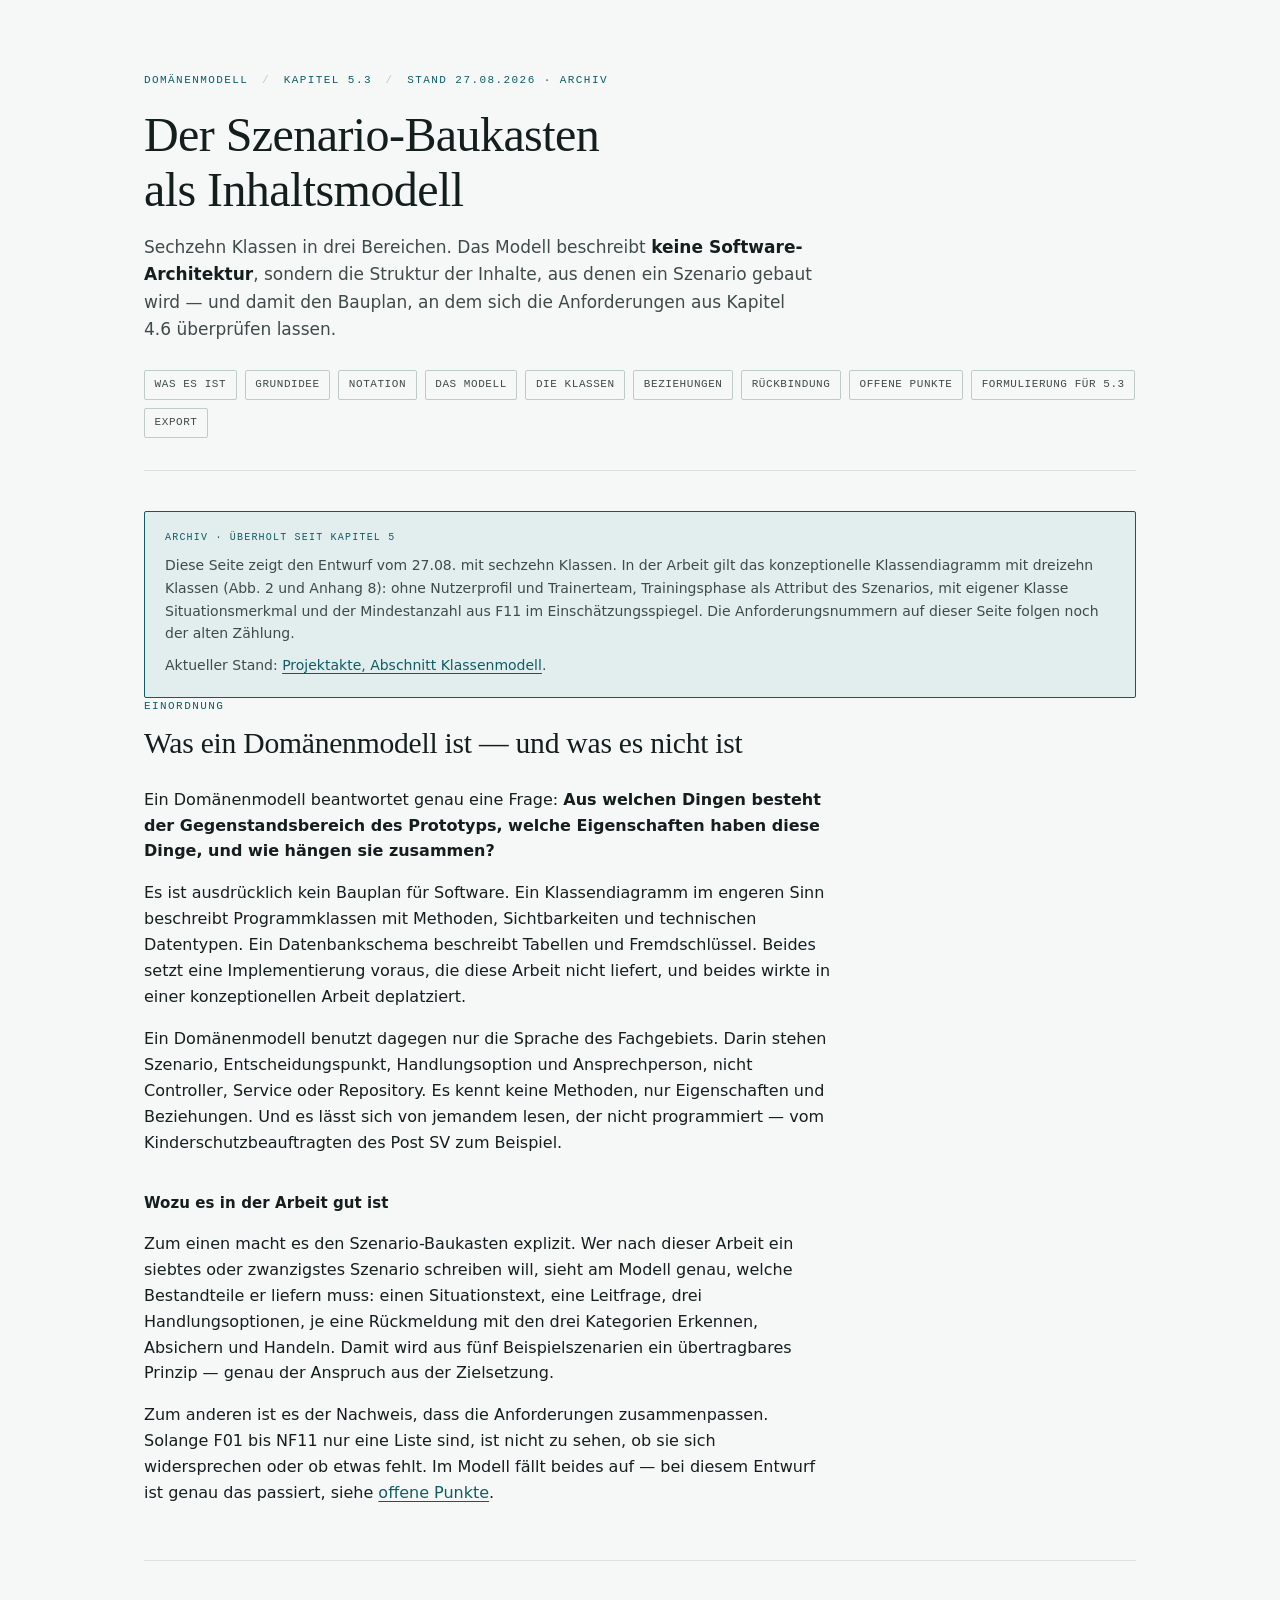
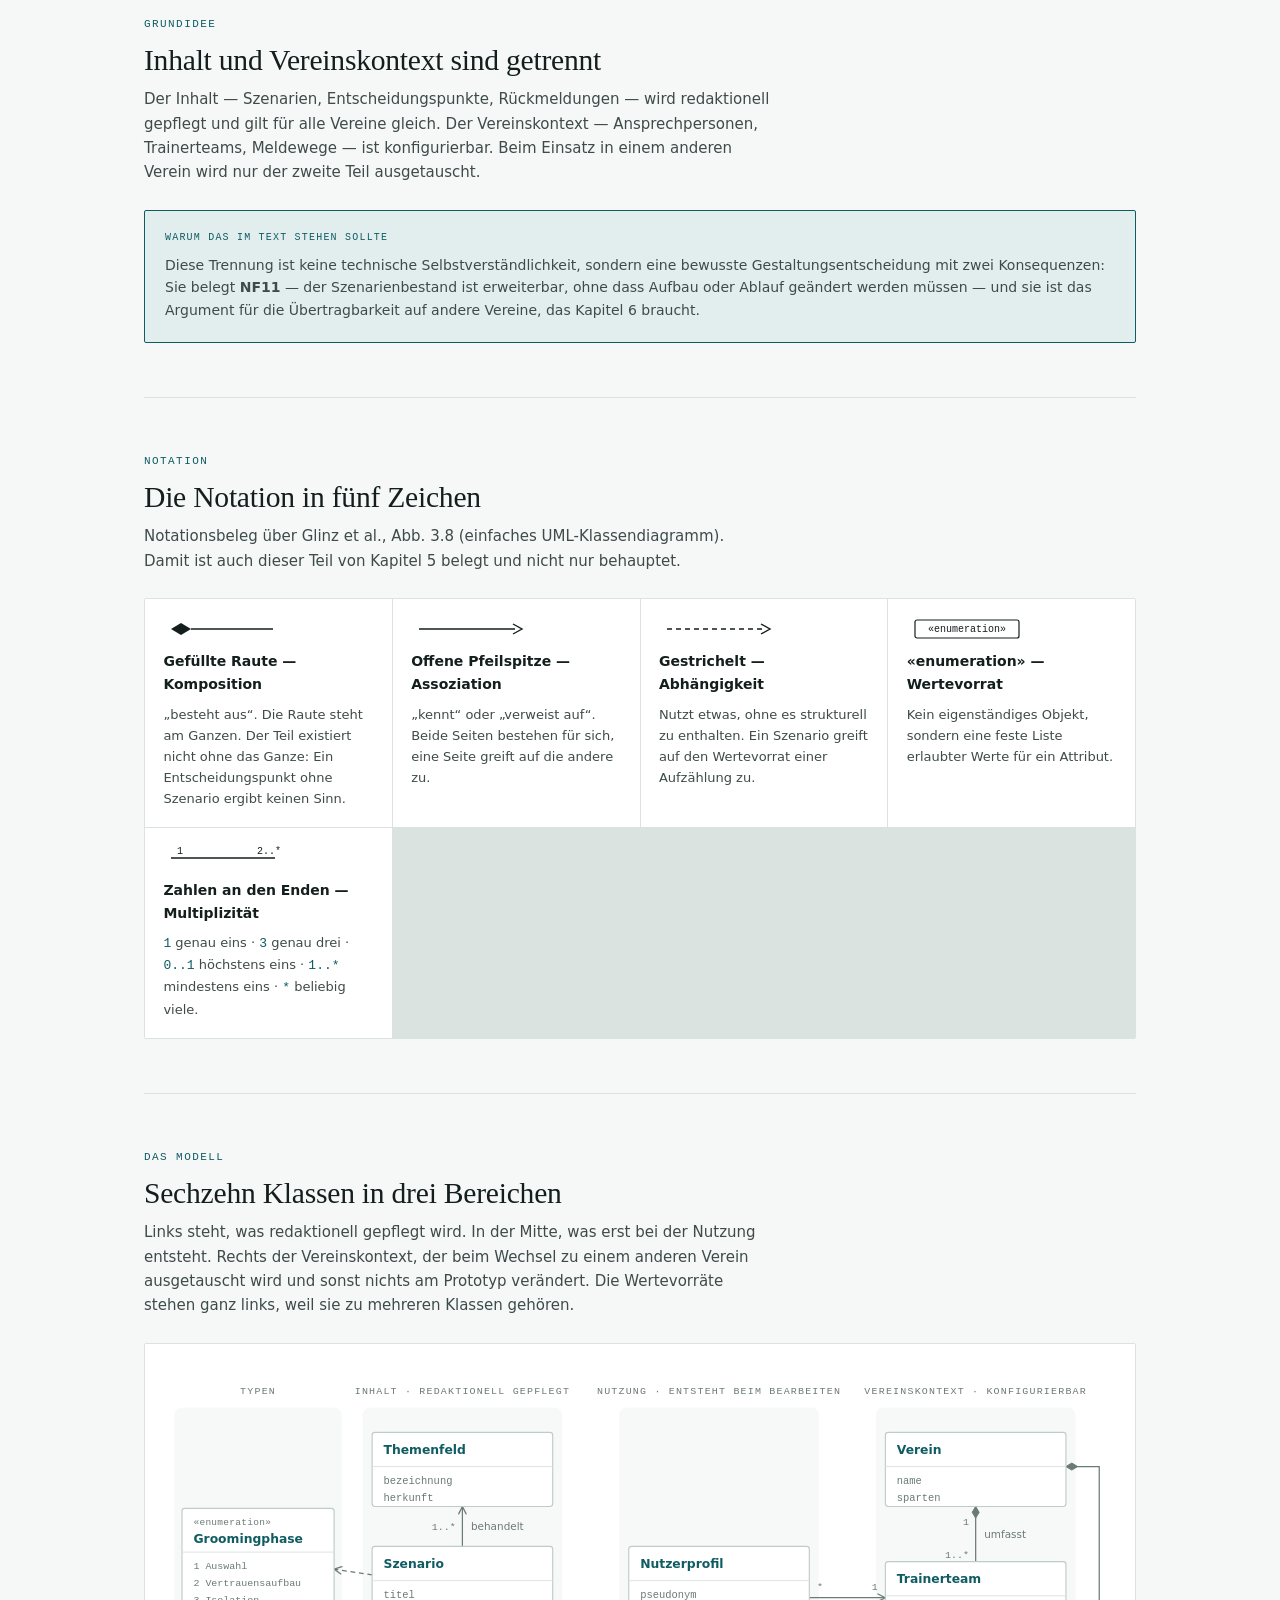
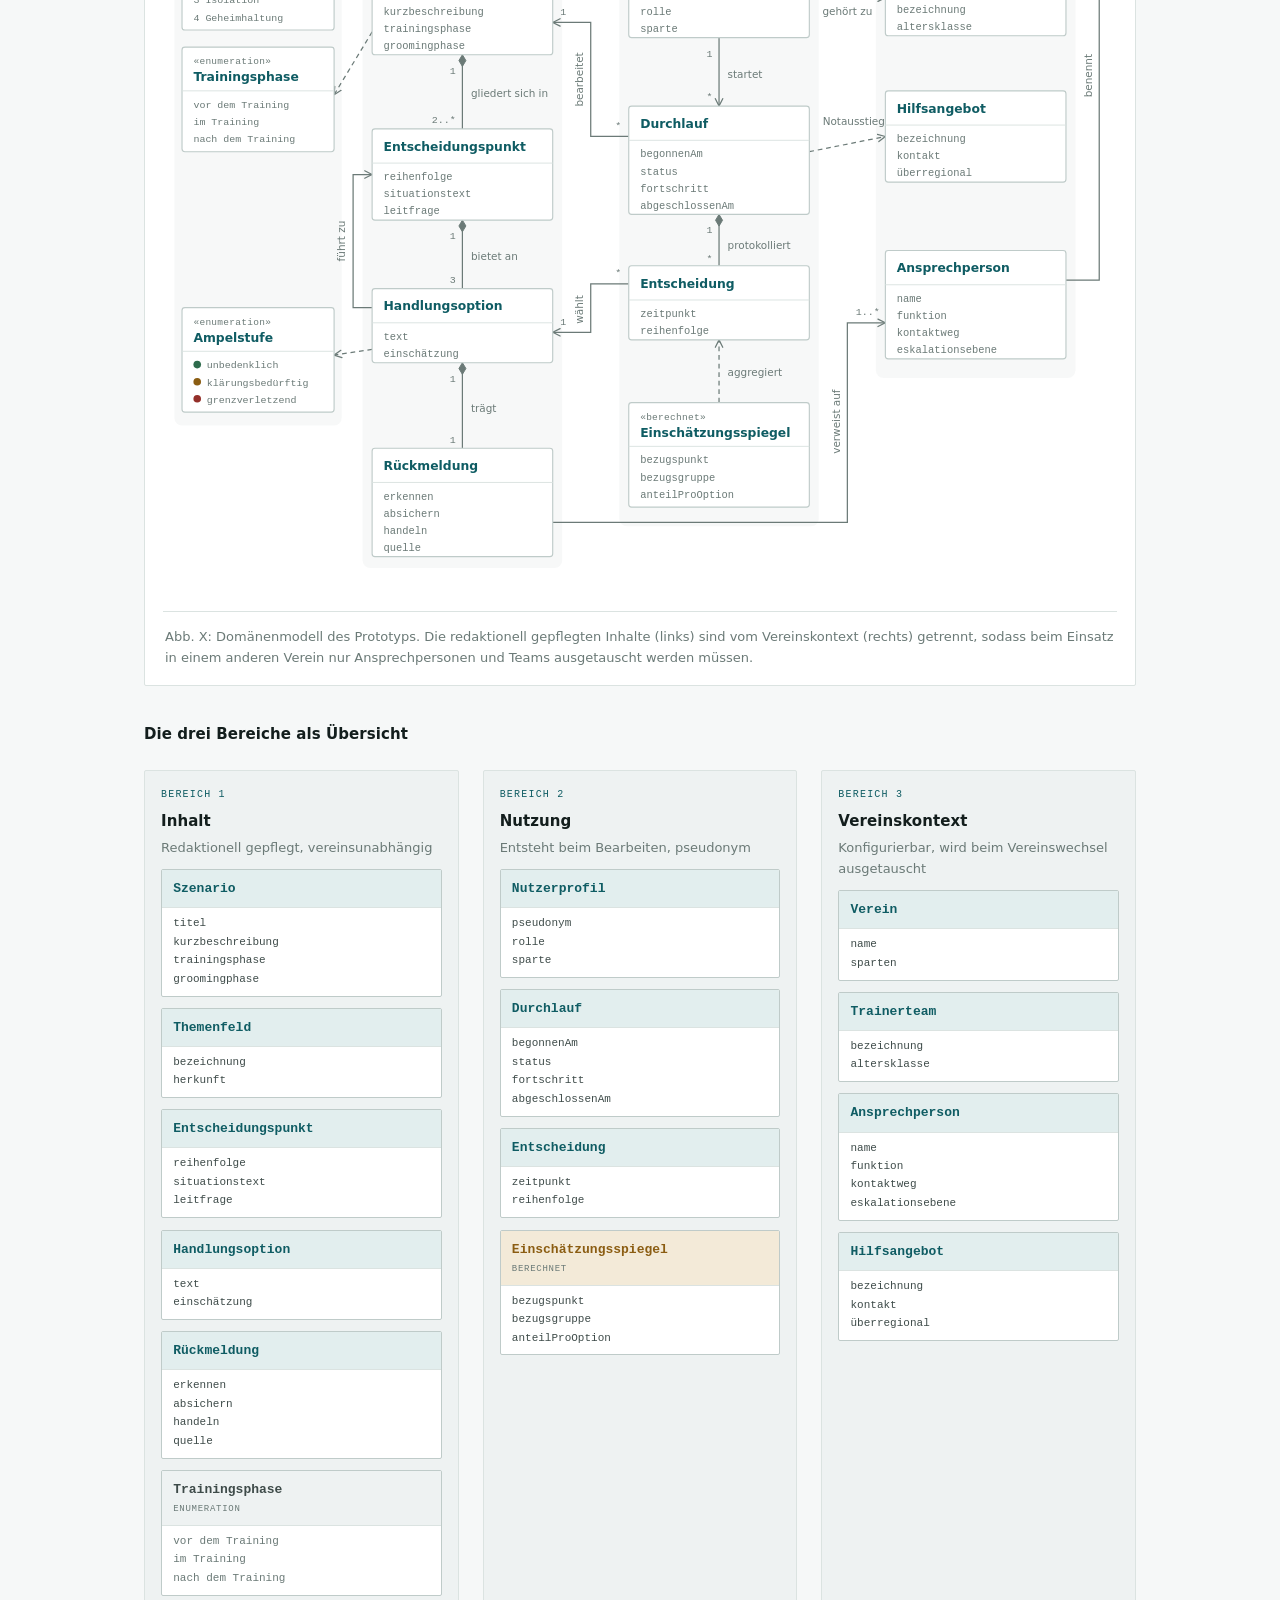
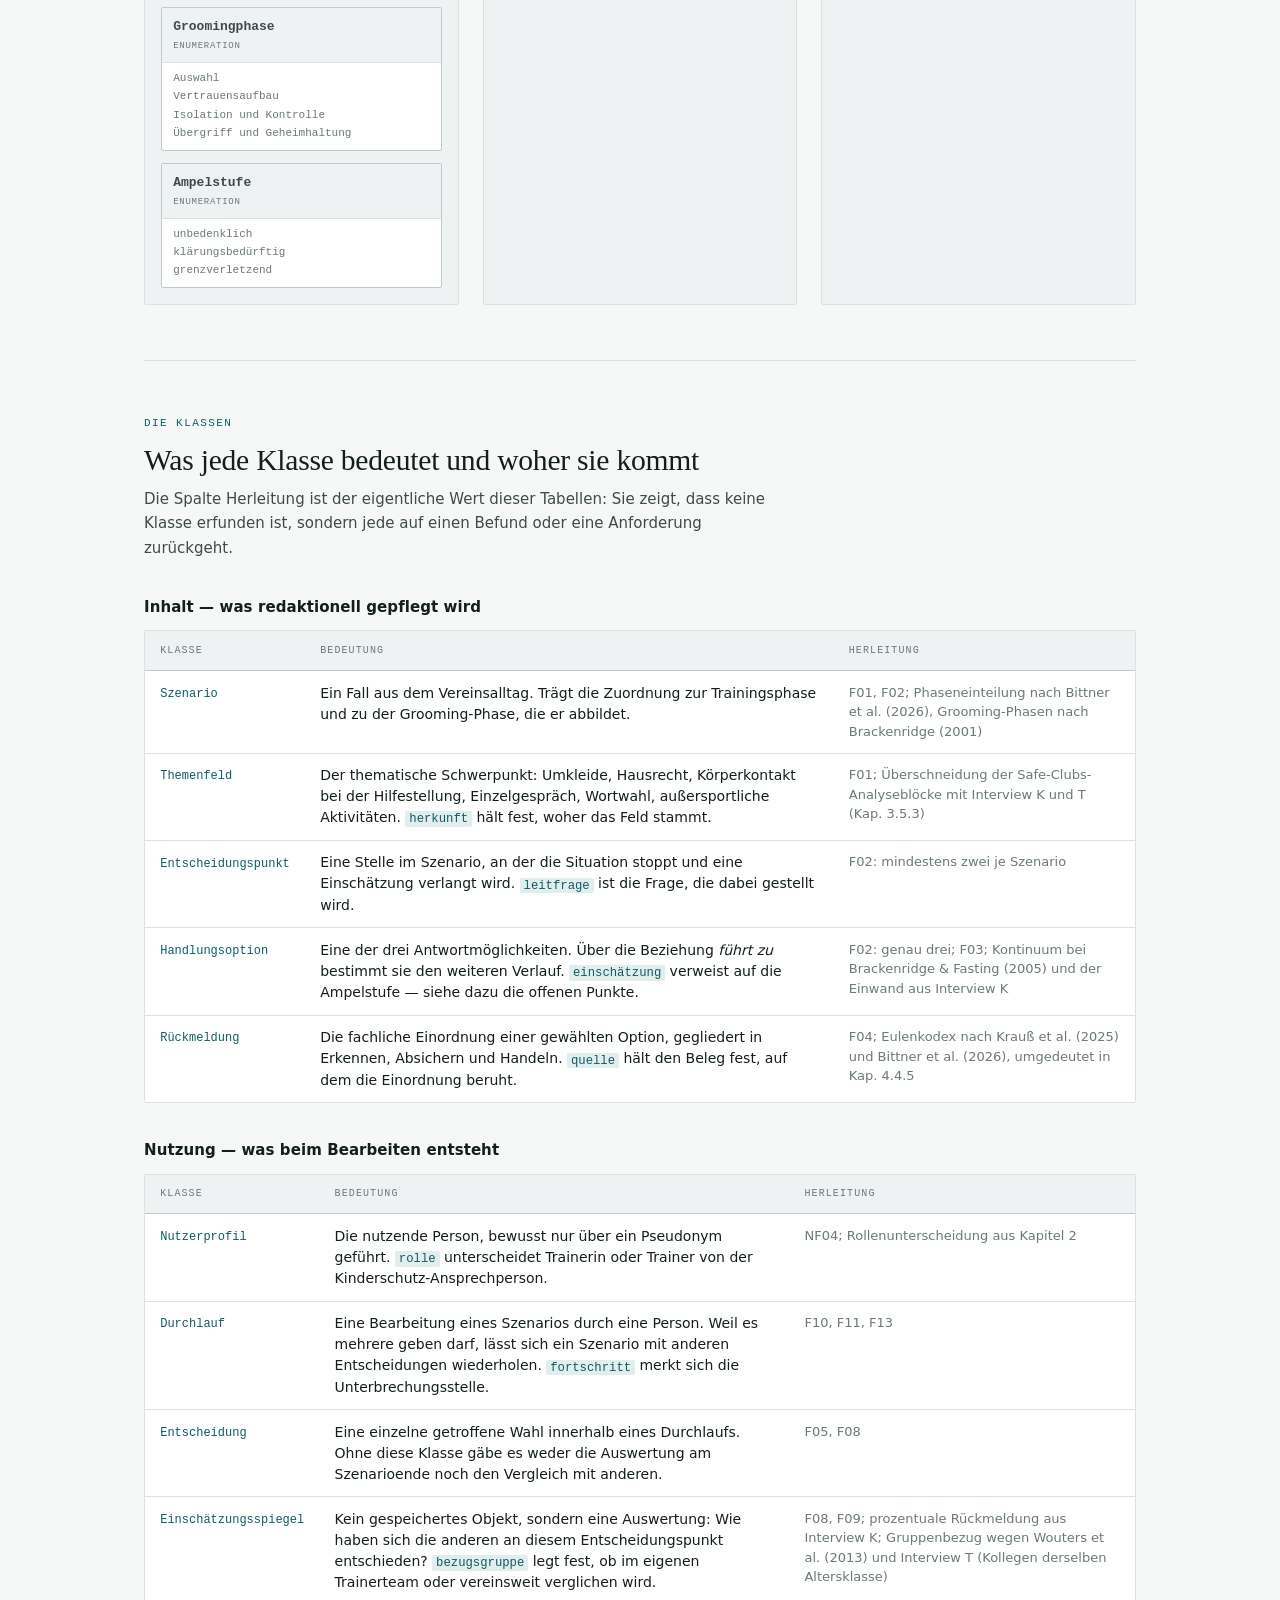
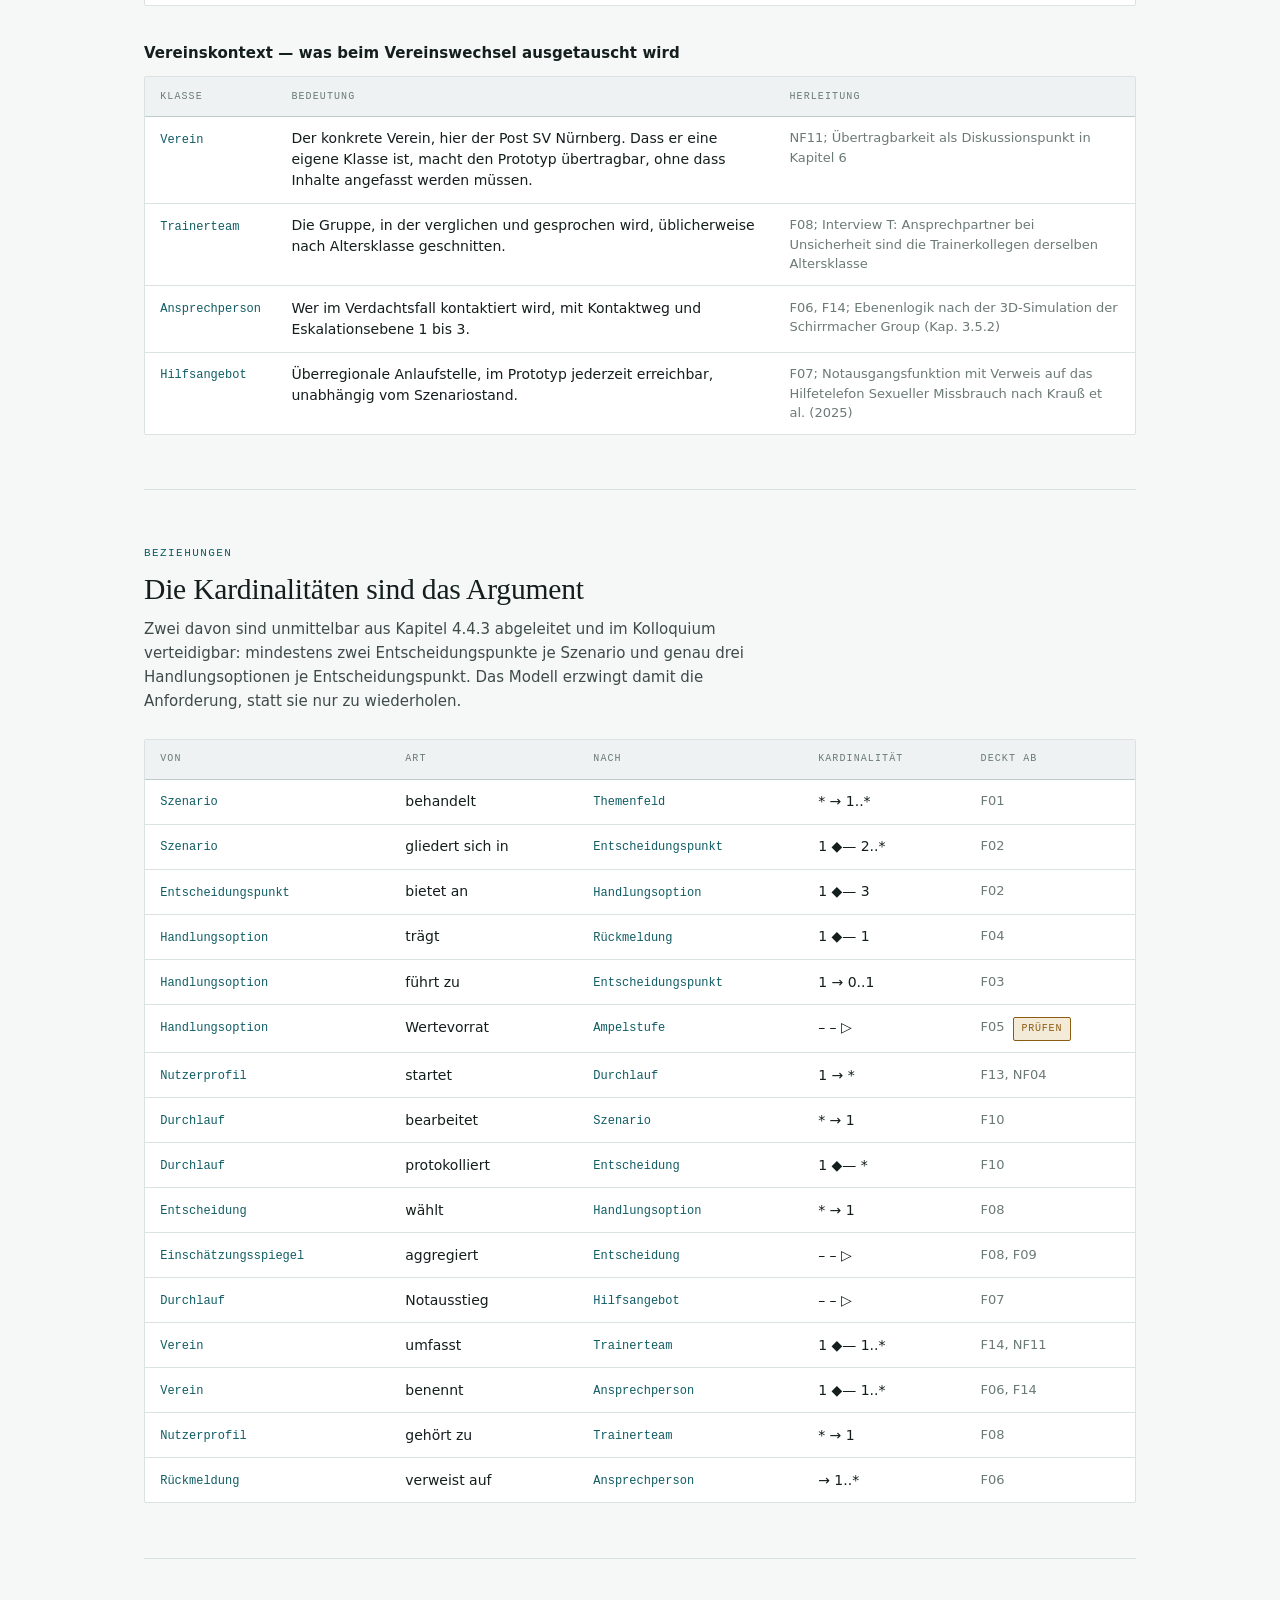
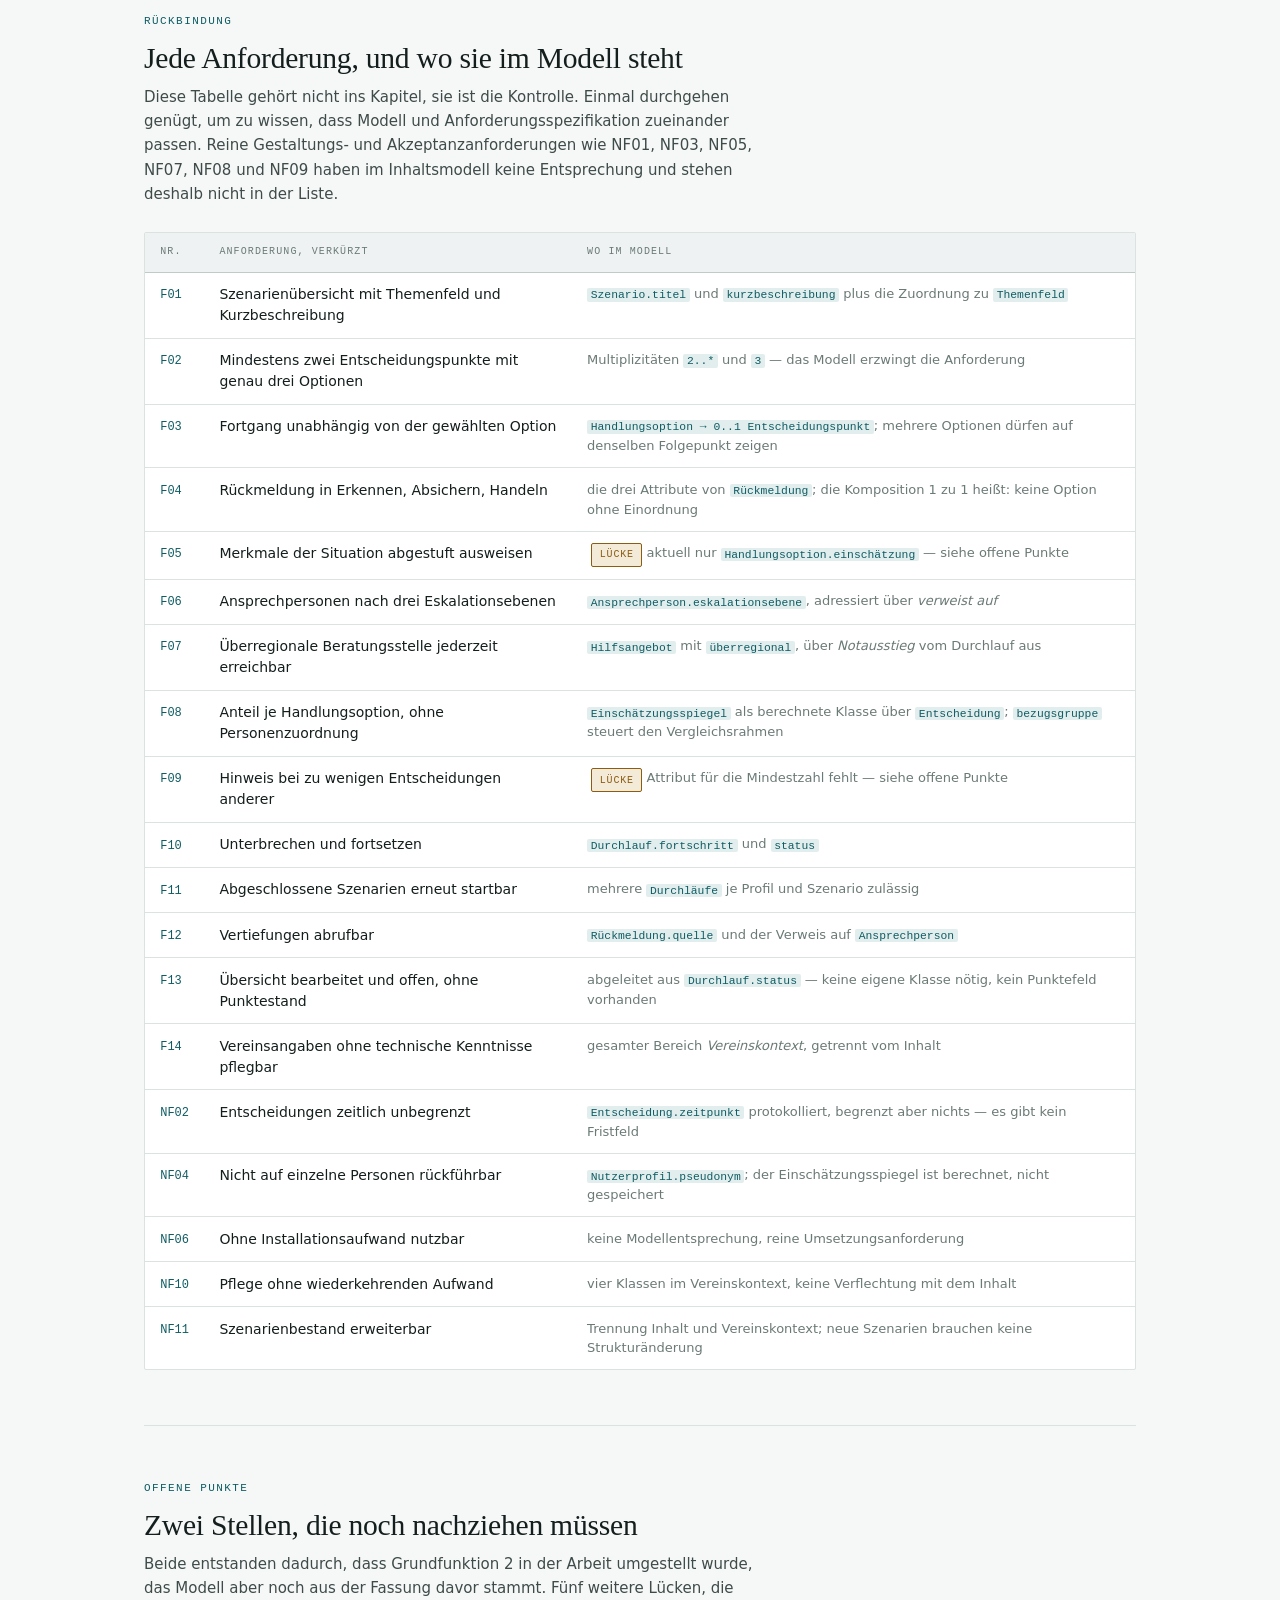
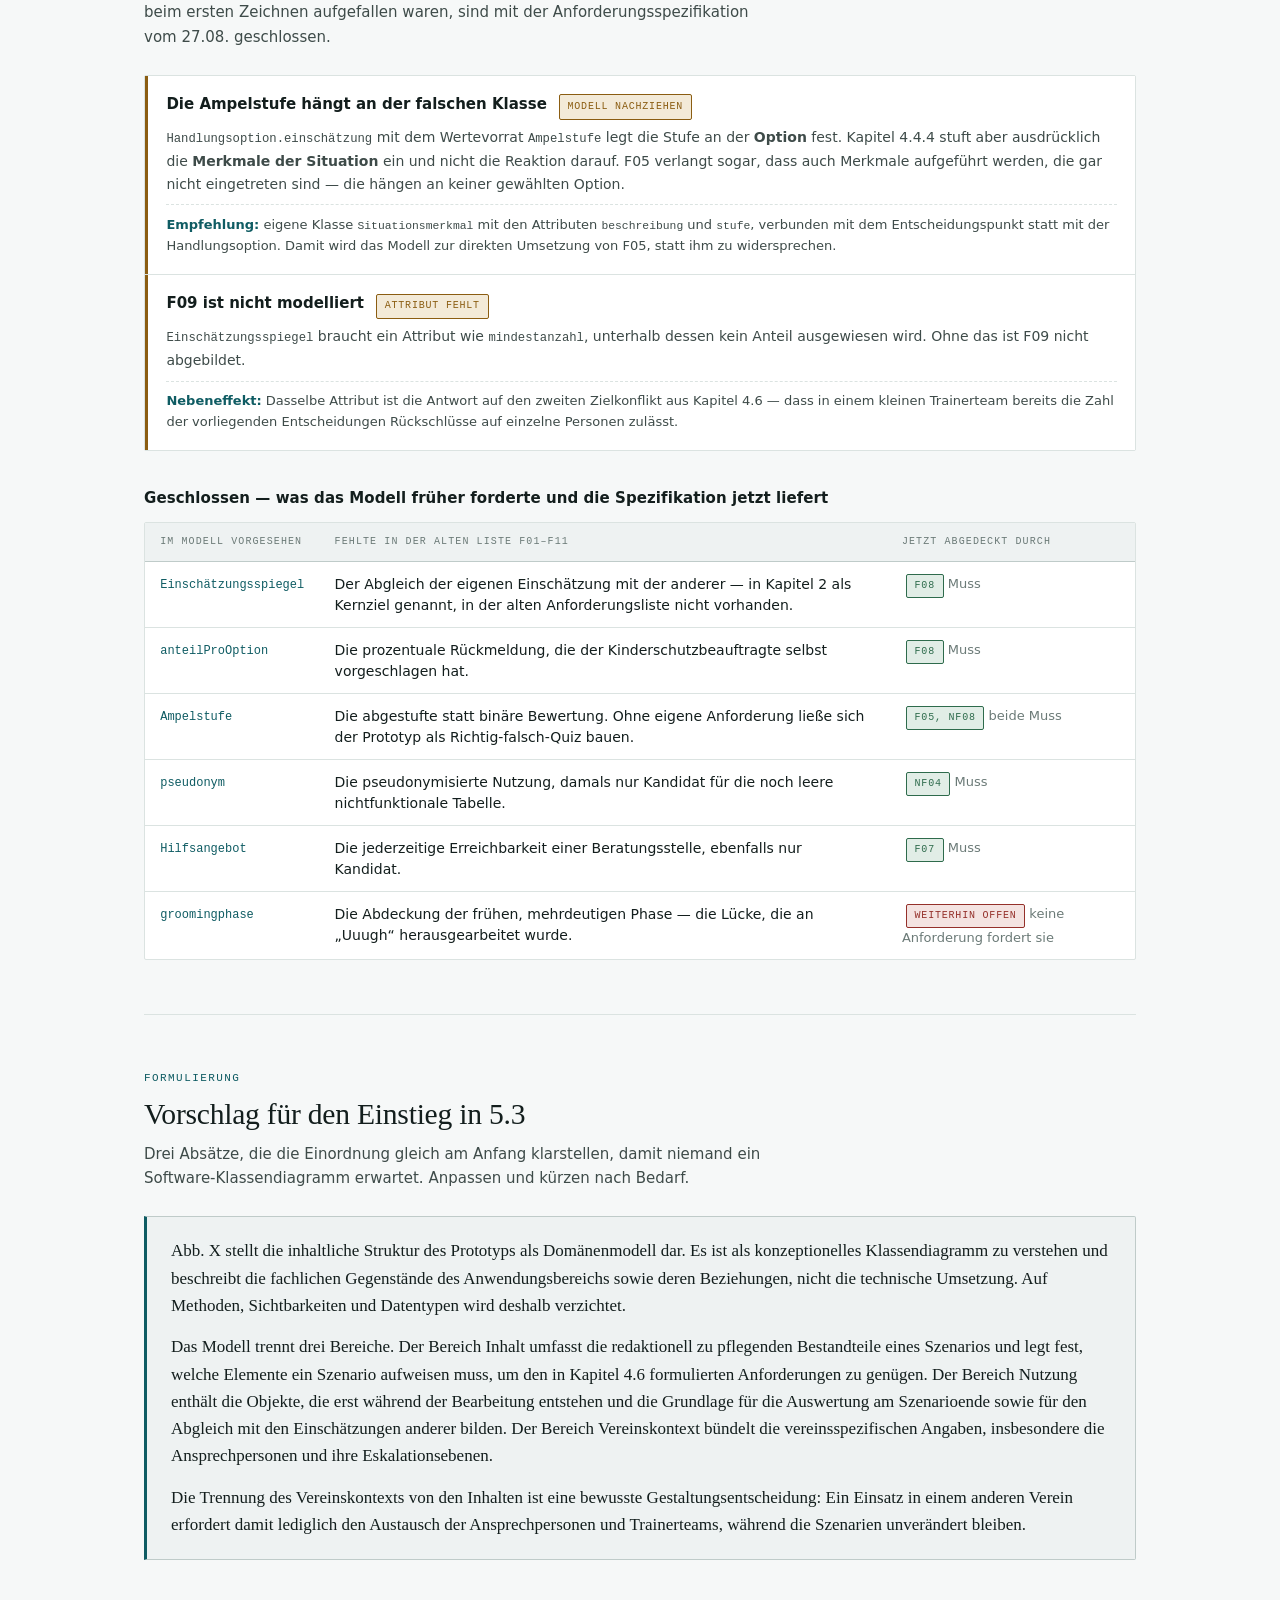
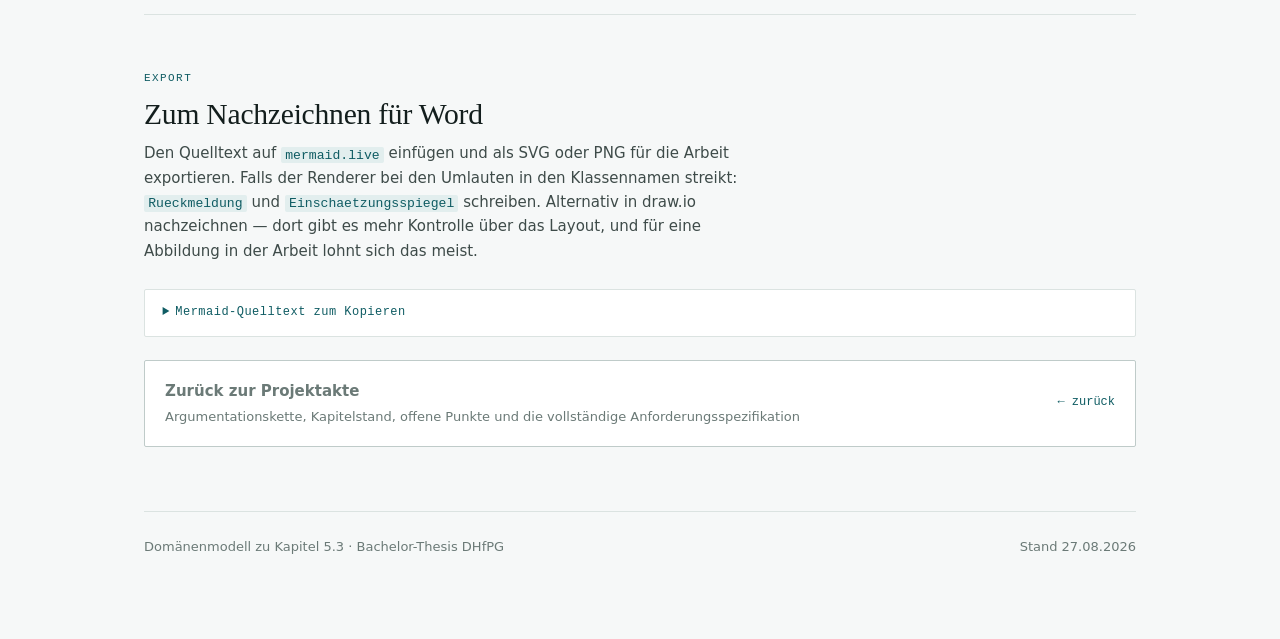
==== commit e08ce1e5: "Add files via upload" ====
--- a/domaenenmodell.html
+++ b/domaenenmodell.html
@@ -3,7 +3,7 @@
 <head>
 <meta charset="utf-8">
 <meta name="viewport" content="width=device-width, initial-scale=1">
-<meta name="description" content="Sechzehn Klassen in drei Bereichen: das Inhaltsmodell hinter dem Prototyp, mit Kardinalitaeten und Rueckbindung an die Anforderungen.">
+<meta name="description" content="Archiv, Stand 27.08.2026: Entwurf des Inhaltsmodells mit sechzehn Klassen. Gueltig ist das Klassendiagramm in der Projektakte.">
 <title>Domänenmodell Szenario-Baukasten</title>
 <link rel="icon" href="data:image/svg+xml,%3Csvg xmlns='http://www.w3.org/2000/svg' viewBox='0 0 32 32'%3E%3Crect width='32' height='32' rx='4' fill='%230F5C63'/%3E%3Cpath d='M9 22V10h5.6c2.5 0 4.1 1.4 4.1 3.6 0 1.6-.9 2.7-2.3 3.1l2.9 5.3h-2.7l-2.6-4.9h-2.5V22H9zm2.5-6.9h2.8c1.3 0 2.1-.6 2.1-1.6s-.8-1.6-2.1-1.6h-2.8v3.2z' fill='%23fff'/%3E%3C/svg%3E">
 <style>
@@ -733,6 +733,16 @@
 .link{stroke:currentColor;stroke-width:1.3;fill:none;}
 .dash{stroke-dasharray:5 4;}
 
+/* ---------- Abbildungen aus der Arbeit (seit 17.10.2026) ---------- */
+:root{--paper:#FFFFFF;--img-dim:1;}
+@media (prefers-color-scheme:dark){:root:not([data-theme="light"]){--img-dim:.88;}}
+:root[data-theme="dark"]{--img-dim:.88;}
+.figwrap img.fig{display:block;width:100%;height:auto;margin:0 auto;background:var(--paper);border-radius:2px;filter:brightness(var(--img-dim));}
+.figwrap img.tall{max-width:560px;}
+.figwrap img.mid{max-width:880px;}
+.figwrap img.wide{min-width:640px;}
+td .pill{margin-left:.25rem;}
+
 </style>
 </head>
 <body>
@@ -817,7 +827,7 @@
   <p class="eyebrow">
     <span>Domänenmodell</span><span class="dot">/</span>
     <span>Kapitel 5.3</span><span class="dot">/</span>
-    <span>Stand 27.08.2026</span>
+    <span>Stand 27.08.2026 · Archiv</span>
   </p>
   <h1>Der Szenario-Baukasten als Inhaltsmodell</h1>
   <p class="subtitle">
@@ -840,6 +850,12 @@
 </header>
 
 <main>
+
+<div class="callout" style="margin-top:0;">
+  <span class="tag">Archiv · überholt seit Kapitel 5</span>
+  <p>Diese Seite zeigt den Entwurf vom 27.08. mit sechzehn Klassen. In der Arbeit gilt das konzeptionelle Klassendiagramm mit dreizehn Klassen (Abb. 2 und Anhang 8): ohne Nutzerprofil und Trainerteam, Trainingsphase als Attribut des Szenarios, mit eigener Klasse Situationsmerkmal und der Mindestanzahl aus F11 im Einschätzungsspiegel. Die Anforderungsnummern auf dieser Seite folgen noch der alten Zählung.</p>
+  <p>Aktueller Stand: <a href="index.html#modell">Projektakte, Abschnitt Klassenmodell</a>.</p>
+</div>
 
 <section id="was" style="padding-top:0;">
   <div class="sec-head">
